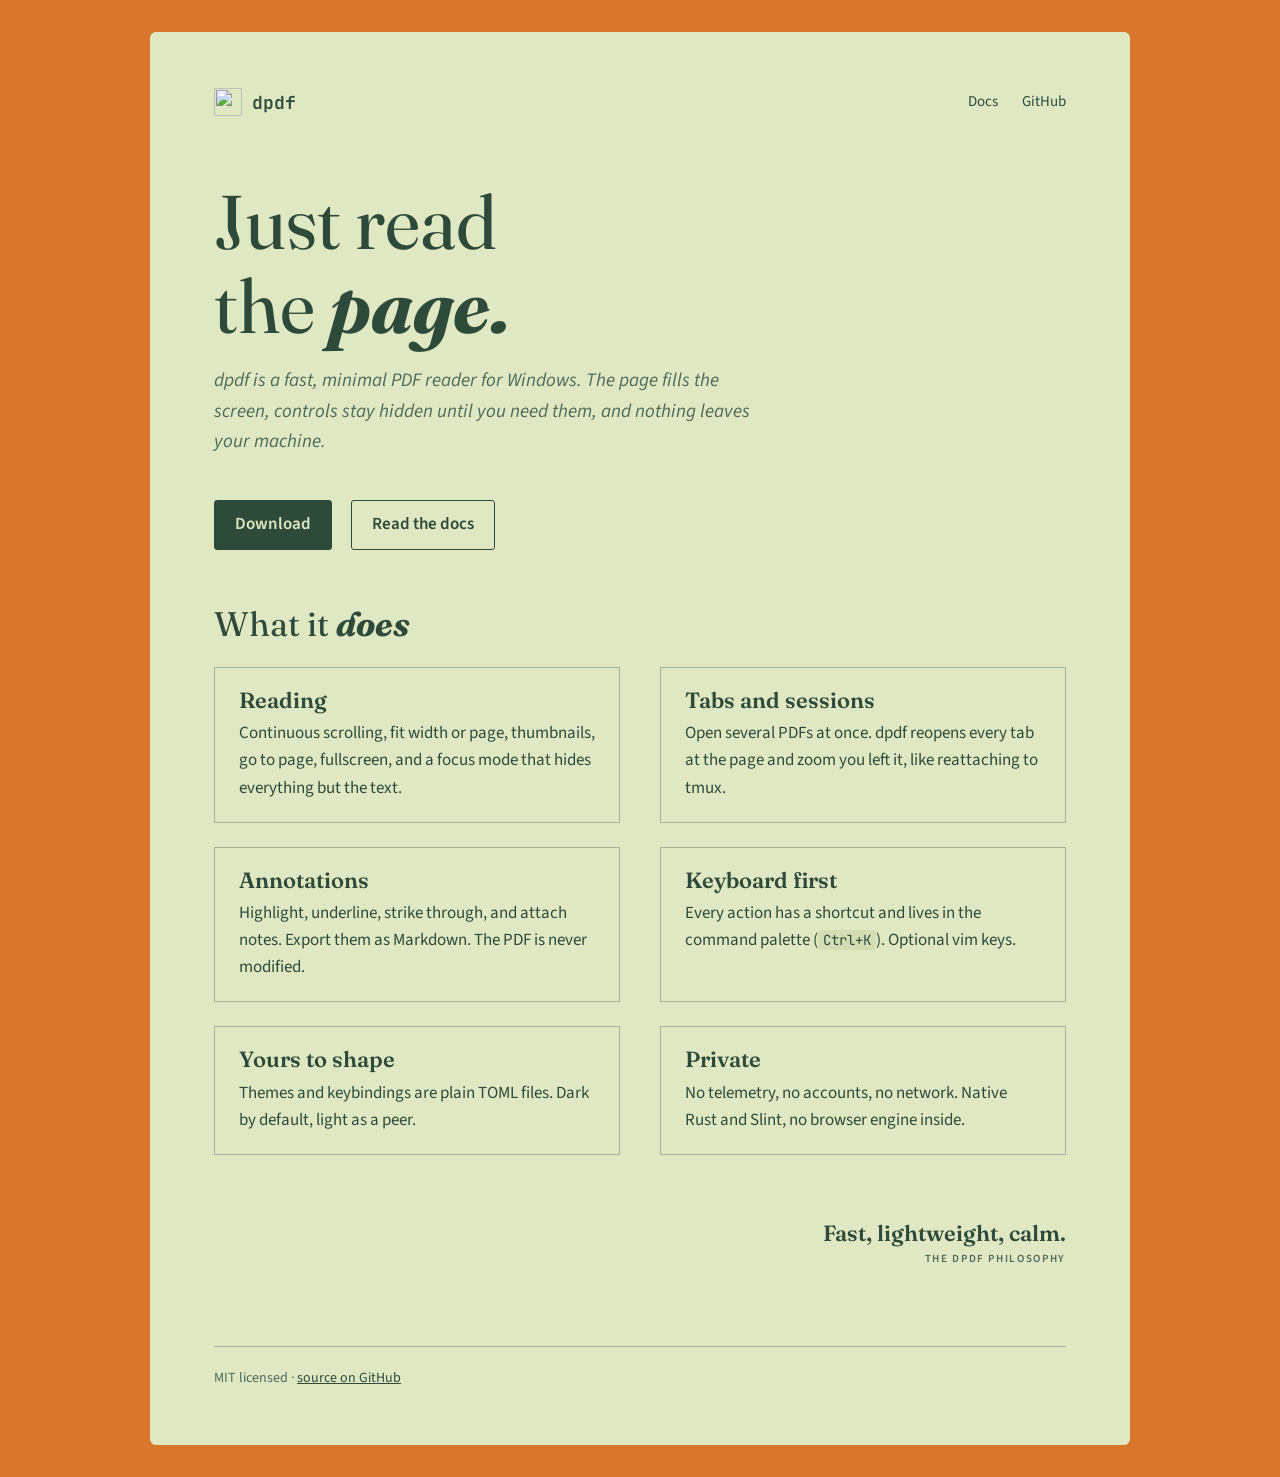
==== site/index.html @ bbb49154 "feat: add project website with docs from the readme Co-Authored-By: Claude Opus 5.5 <noreply@anthrop" ====
<!doctype html>
<html lang="en">
<head>
  <meta charset="utf-8">
  <meta name="viewport" content="width=device-width, initial-scale=1">
  <title>dpdf — a calm PDF reader</title>
  <meta name="description" content="A fast, minimal, local-first PDF reader for Windows, built with Rust and Slint.">
  <link rel="icon" href="icon.svg">
  <link rel="preconnect" href="https://fonts.gstatic.com" crossorigin>
  <link rel="stylesheet" href="https://fonts.googleapis.com/css2?family=Fraunces:ital,wght@0,400;0,600;1,700&family=JetBrains+Mono:wght@400;600&family=Source+Sans+3:ital,wght@0,400;0,600;1,400&display=swap">
  <link rel="stylesheet" href="style.css">
</head>
<body>
<main class="book">
  <nav>
    <a class="brand" href="./"><img src="icon.svg" alt="">dpdf</a>
    <a href="docs.html">Docs</a>
    <a href="https://github.com/diegorezm/dpdf">GitHub</a>
  </nav>

  <h1>Just read<br>the <em>page.</em></h1>
  <p class="lede">dpdf is a fast, minimal PDF reader for Windows. The page fills the screen, controls stay hidden until you need them, and nothing leaves your machine.</p>
  <a class="button primary" href="https://github.com/diegorezm/dpdf/releases">Download</a>
  <a class="button" href="docs.html">Read the docs</a>

  <h2>What it <em>does</em></h2>
  <div class="spread">
    <div class="box"><h3>Reading</h3><p>Continuous scrolling, fit width or page, thumbnails, go to page, fullscreen, and a focus mode that hides everything but the text.</p></div>
    <div class="box"><h3>Tabs and sessions</h3><p>Open several PDFs at once. dpdf reopens every tab at the page and zoom you left it, like reattaching to tmux.</p></div>
    <div class="box"><h3>Annotations</h3><p>Highlight, underline, strike through, and attach notes. Export them as Markdown. The PDF is never modified.</p></div>
    <div class="box"><h3>Keyboard first</h3><p>Every action has a shortcut and lives in the command palette (<kbd>Ctrl+K</kbd>). Optional vim keys.</p></div>
    <div class="box"><h3>Yours to shape</h3><p>Themes and keybindings are plain TOML files. Dark by default, light as a peer.</p></div>
    <div class="box"><h3>Private</h3><p>No telemetry, no accounts, no network. Native Rust and Slint, no browser engine inside.</p></div>
  </div>

  <blockquote>Fast, lightweight, calm.<small>The dpdf philosophy</small></blockquote>

  <footer>MIT licensed · <a href="https://github.com/diegorezm/dpdf">source on GitHub</a></footer>
</main>
</body>
</html>
---- site/style.css ----
:root {
  --paper: #dfe8c3;
  --paper-deep: #d3ddb3;
  --ink: #2e4a3b;
  --ink-soft: #4f6a5a;
  --line: #9fb39a;
  --cover: #d9762b;
  --serif: "Fraunces", Georgia, serif;
  --sans: "Source Sans 3", system-ui, sans-serif;
  --mono: "JetBrains Mono", Consolas, monospace;
}

* { box-sizing: border-box; }

body {
  margin: 0;
  background: var(--cover);
  color: var(--ink);
  font: 17px/1.6 var(--sans);
}

/* The page sits on an orange cover, like an open notebook. */
.book {
  max-width: 980px;
  margin: 32px auto;
  padding: 56px 64px;
  background: var(--paper);
  border-radius: 6px;
}

nav {
  display: flex;
  align-items: center;
  gap: 24px;
  margin-bottom: 64px;
  font-size: 15px;
}
nav .brand { display: flex; align-items: center; gap: 10px; margin-right: auto; font: 600 18px var(--mono); }
nav img { width: 28px; height: 28px; }
a { color: var(--ink); }
nav a { text-decoration: none; }
nav a:hover { text-decoration: underline; }

h1, h2, h3 { font-family: var(--serif); font-weight: 400; line-height: 1.1; margin: 0 0 16px; }
h1 { font-size: clamp(44px, 8vw, 76px); }
h1 em, h2 em { font-weight: 700; }
h2 { font-size: 34px; margin-top: 56px; }
h3 { font-size: 22px; font-weight: 600; }

.lede { max-width: 560px; font-style: italic; color: var(--ink-soft); font-size: 19px; }

.button {
  display: inline-block;
  margin: 24px 16px 0 0;
  padding: 10px 20px;
  border: 1px solid var(--ink);
  border-radius: 3px;
  text-decoration: none;
  font-weight: 600;
}
.button.primary { background: var(--ink); color: var(--paper); }

.spread { display: grid; grid-template-columns: 1fr 1fr; gap: 24px 40px; margin-top: 24px; }
.box { border: 1px solid var(--line); padding: 20px 24px; }
.box p { margin: 0; }
.box h3 { margin-bottom: 8px; }

blockquote {
  margin: 64px 0 0;
  text-align: right;
  font: 600 22px var(--serif);
}
blockquote small {
  display: block;
  margin-top: 4px;
  font: 600 11px var(--sans);
  letter-spacing: 0.15em;
  text-transform: uppercase;
  color: var(--ink-soft);
}

code, kbd { font: 14px var(--mono); background: var(--paper-deep); padding: 1px 5px; border-radius: 3px; }
pre { background: var(--paper-deep); border: 1px solid var(--line); padding: 16px; overflow-x: auto; }
pre code { background: none; padding: 0; }

table { width: 100%; border-collapse: collapse; font-size: 15px; display: block; overflow-x: auto; }
th, td { text-align: left; padding: 8px 10px; border-bottom: 1px solid var(--line); vertical-align: top; }

footer { margin-top: 80px; padding-top: 20px; border-top: 1px solid var(--line); font-size: 14px; color: var(--ink-soft); }

@media (max-width: 720px) {
  .book { margin: 0; padding: 32px 16px; border-radius: 0; }
  .spread { grid-template-columns: 1fr; gap: 16px; }
  nav { margin-bottom: 40px; }
}
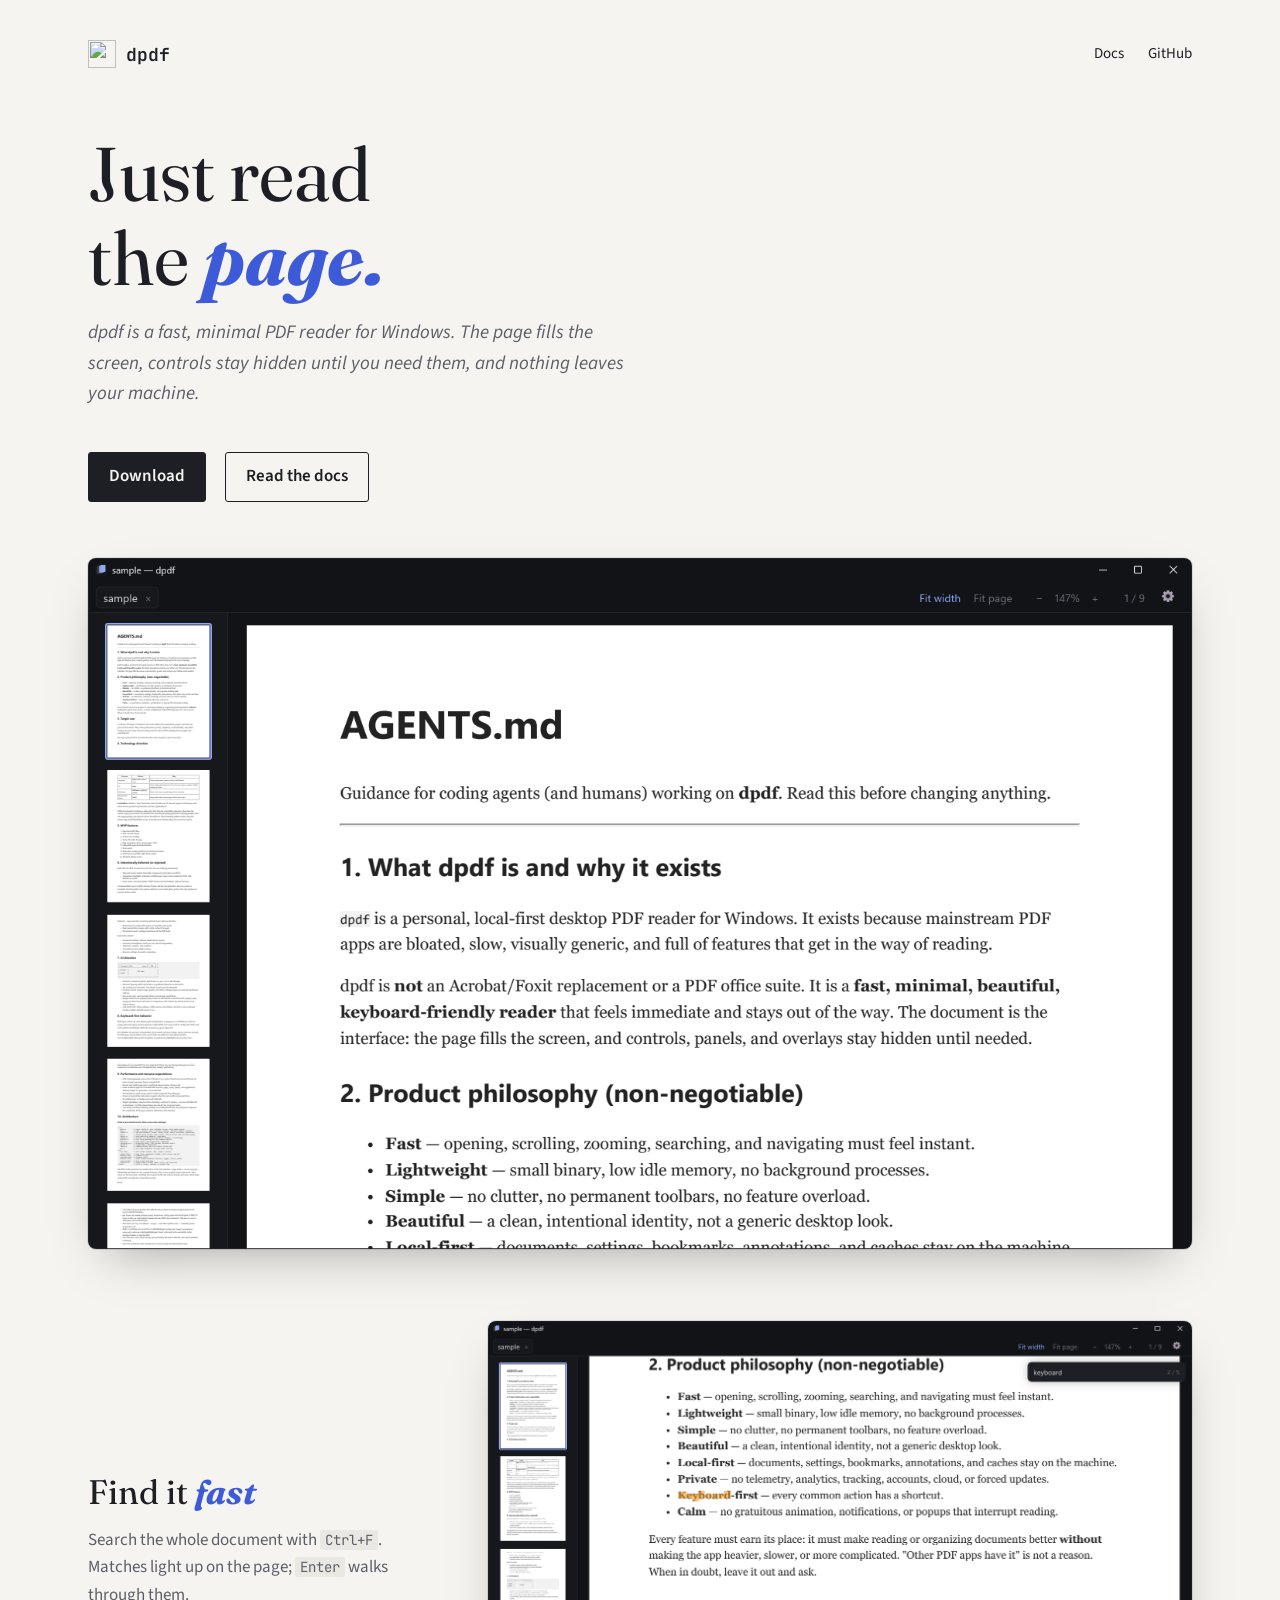
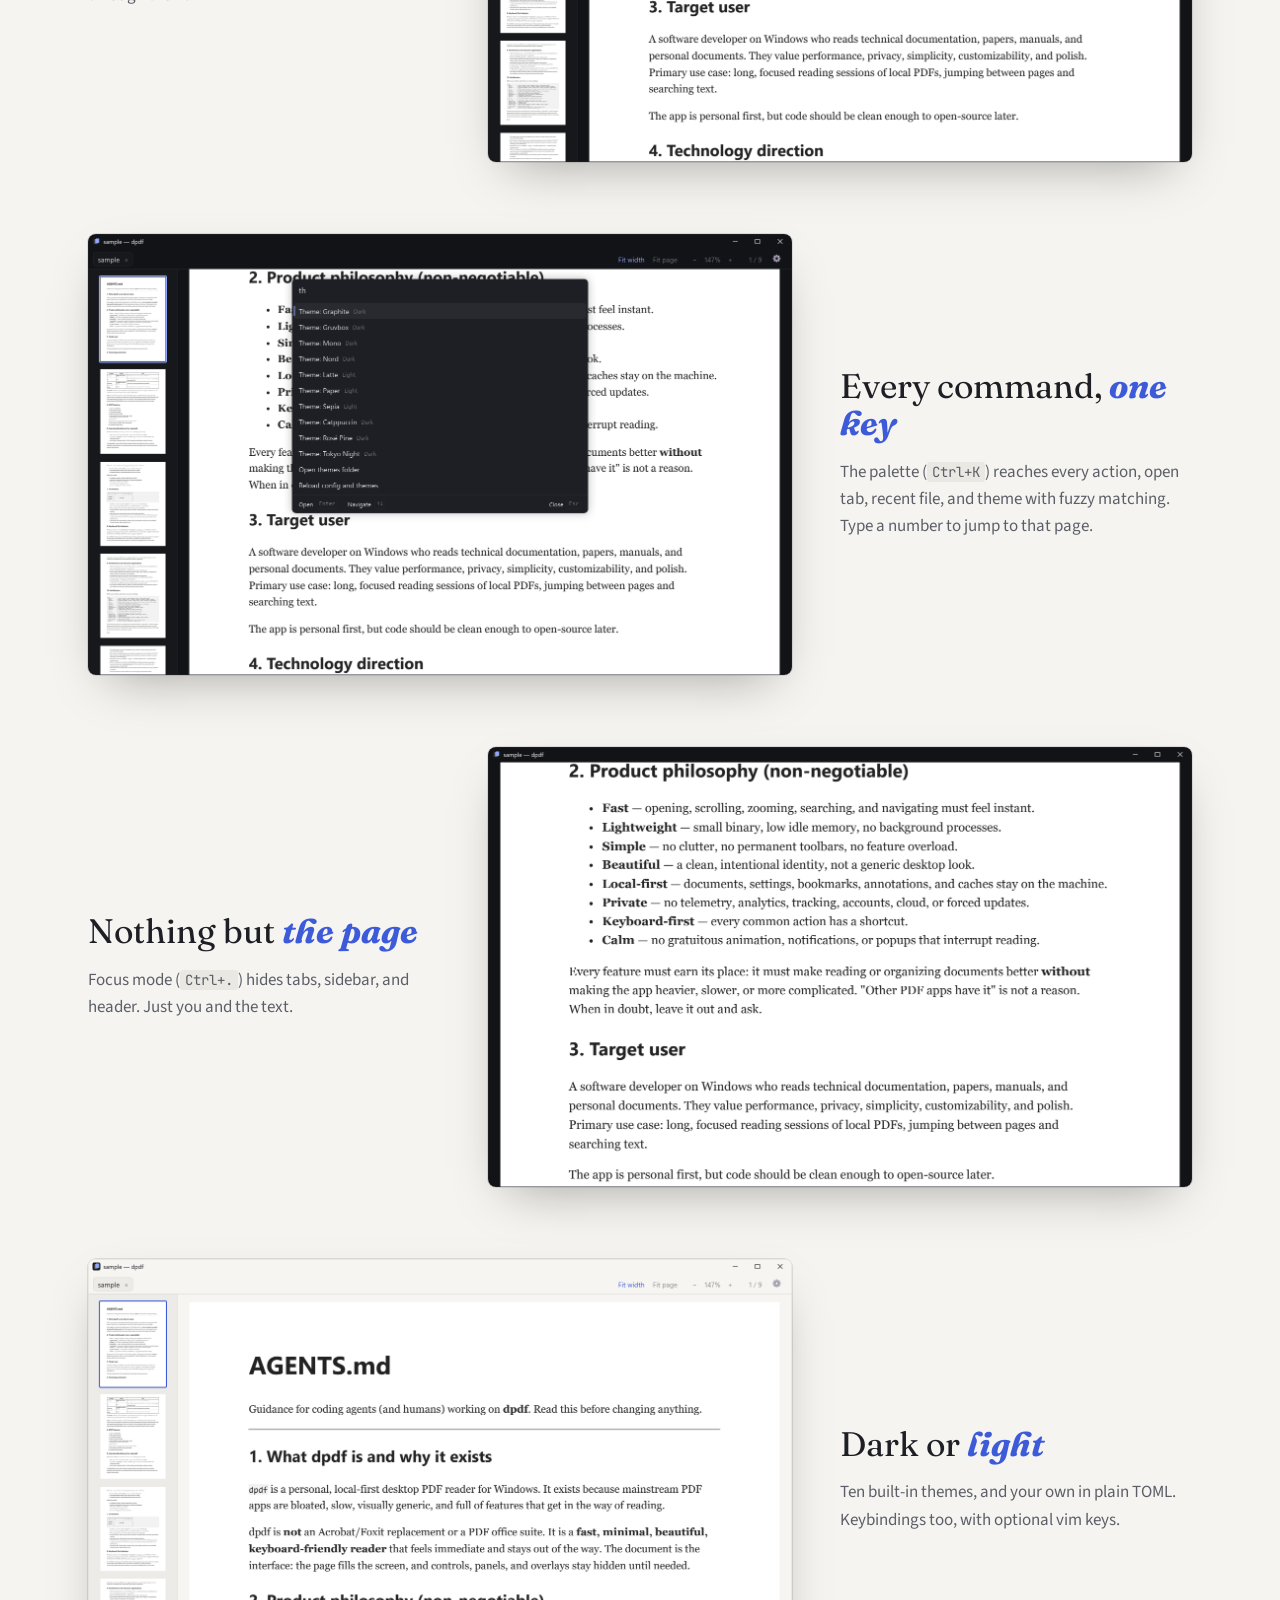
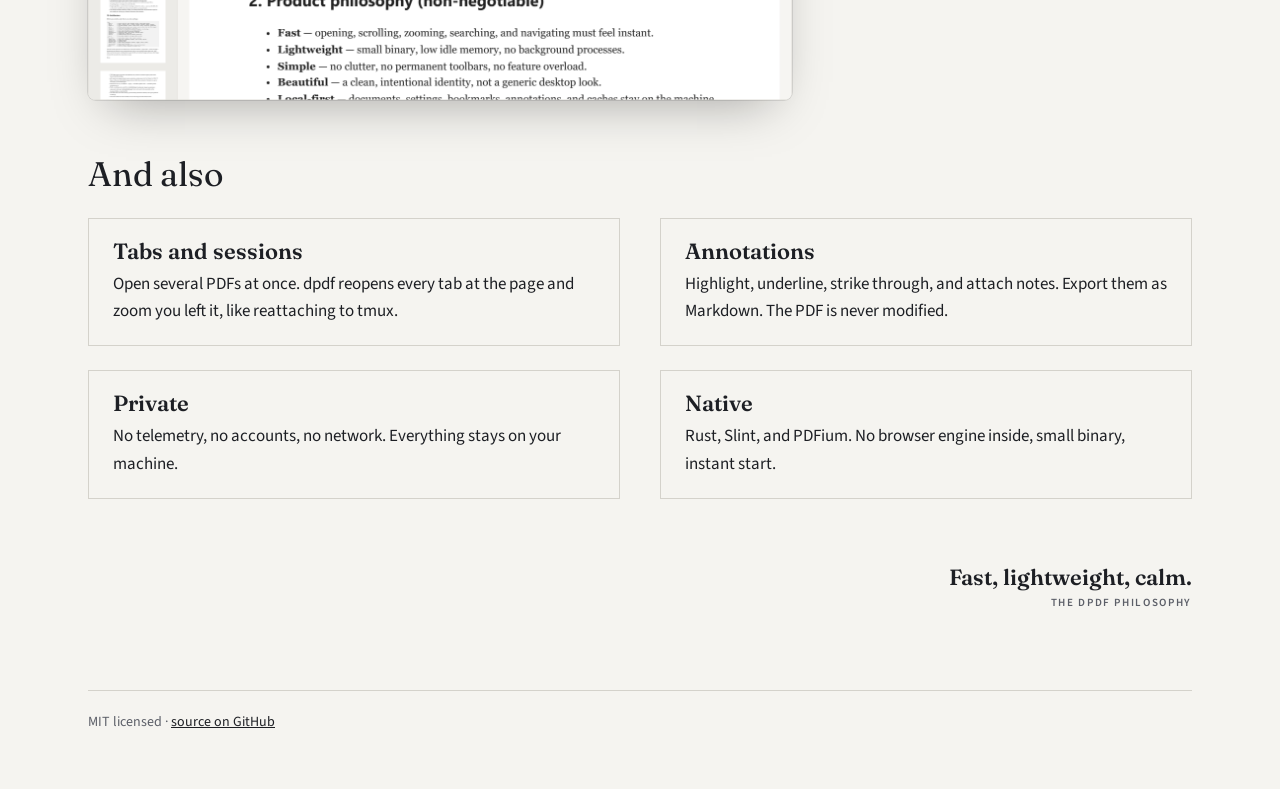
==== commit 9c24011d: "feat: full-width website with app screenshots Co-Authored-By: Claude Opus 5.5 <noreply@anthropic.com" ====
--- a/site/index.html
+++ b/site/index.html
@@ -23,14 +23,31 @@
   <a class="button primary" href="https://github.com/diegorezm/dpdf/releases">Download</a>
   <a class="button" href="docs.html">Read the docs</a>
 
-  <h2>What it <em>does</em></h2>
+  <img class="shot hero-shot" src="shots/reader.png" alt="dpdf showing a document with the thumbnail sidebar">
+
+  <section class="feature">
+    <div><h2>Find it <em>fast</em></h2><p>Search the whole document with <kbd>Ctrl+F</kbd>. Matches light up on the page; <kbd>Enter</kbd> walks through them.</p></div>
+    <img class="shot" src="shots/search.png" alt="Search with highlighted matches" loading="lazy">
+  </section>
+  <section class="feature">
+    <div><h2>Every command, <em>one key</em></h2><p>The palette (<kbd>Ctrl+K</kbd>) reaches every action, open tab, recent file, and theme with fuzzy matching. Type a number to jump to that page.</p></div>
+    <img class="shot" src="shots/palette.png" alt="Command palette filtering themes" loading="lazy">
+  </section>
+  <section class="feature">
+    <div><h2>Nothing but <em>the page</em></h2><p>Focus mode (<kbd>Ctrl+.</kbd>) hides tabs, sidebar, and header. Just you and the text.</p></div>
+    <img class="shot" src="shots/focus.png" alt="Focus mode with only the page visible" loading="lazy">
+  </section>
+  <section class="feature">
+    <div><h2>Dark or <em>light</em></h2><p>Ten built-in themes, and your own in plain TOML. Keybindings too, with optional vim keys.</p></div>
+    <img class="shot" src="shots/themes.png" alt="dpdf with the light Paper theme" loading="lazy">
+  </section>
+
+  <h2>And also</h2>
   <div class="spread">
-    <div class="box"><h3>Reading</h3><p>Continuous scrolling, fit width or page, thumbnails, go to page, fullscreen, and a focus mode that hides everything but the text.</p></div>
     <div class="box"><h3>Tabs and sessions</h3><p>Open several PDFs at once. dpdf reopens every tab at the page and zoom you left it, like reattaching to tmux.</p></div>
     <div class="box"><h3>Annotations</h3><p>Highlight, underline, strike through, and attach notes. Export them as Markdown. The PDF is never modified.</p></div>
-    <div class="box"><h3>Keyboard first</h3><p>Every action has a shortcut and lives in the command palette (<kbd>Ctrl+K</kbd>). Optional vim keys.</p></div>
-    <div class="box"><h3>Yours to shape</h3><p>Themes and keybindings are plain TOML files. Dark by default, light as a peer.</p></div>
-    <div class="box"><h3>Private</h3><p>No telemetry, no accounts, no network. Native Rust and Slint, no browser engine inside.</p></div>
+    <div class="box"><h3>Private</h3><p>No telemetry, no accounts, no network. Everything stays on your machine.</p></div>
+    <div class="box"><h3>Native</h3><p>Rust, Slint, and PDFium. No browser engine inside, small binary, instant start.</p></div>
   </div>
 
   <blockquote>Fast, lightweight, calm.<small>The dpdf philosophy</small></blockquote>
--- a/site/style.css
+++ b/site/style.css
@@ -1,10 +1,10 @@
 :root {
-  --paper: #dfe8c3;
-  --paper-deep: #d3ddb3;
-  --ink: #2e4a3b;
-  --ink-soft: #4f6a5a;
-  --line: #9fb39a;
-  --cover: #d9762b;
+  --paper: #f5f4f0;
+  --paper-deep: #eae8e2;
+  --ink: #1d1f24;
+  --ink-soft: #5c5f68;
+  --line: #d4d2cb;
+  --cover: #17181c;
   --serif: "Fraunces", Georgia, serif;
   --sans: "Source Sans 3", system-ui, sans-serif;
   --mono: "JetBrains Mono", Consolas, monospace;
@@ -14,19 +14,37 @@
 
 body {
   margin: 0;
-  background: var(--cover);
+  background: var(--paper);
   color: var(--ink);
   font: 17px/1.6 var(--sans);
 }
 
-/* The page sits on an orange cover, like an open notebook. */
+/* Content is centered for readability; the page itself spans the screen. */
 .book {
-  max-width: 980px;
-  margin: 32px auto;
-  padding: 56px 64px;
-  background: var(--paper);
-  border-radius: 6px;
+  max-width: 1200px;
+  margin: 0 auto;
+  padding: 40px 48px 56px;
 }
+
+.shot {
+  display: block;
+  width: 100%;
+  border-radius: 8px;
+  box-shadow: 0 0 0 1px #0000001a, 0 20px 50px -20px #00000059;
+}
+.hero-shot { margin-top: 56px; }
+
+.feature {
+  display: grid;
+  grid-template-columns: 1fr 2fr;
+  gap: 48px;
+  align-items: center;
+  margin-top: 72px;
+}
+.feature:nth-of-type(even) { grid-template-columns: 2fr 1fr; }
+.feature:nth-of-type(even) .shot { order: -1; }
+.feature h2 { margin-top: 0; }
+.feature p { color: var(--ink-soft); margin: 0; }
 
 nav {
   display: flex;
@@ -43,7 +61,7 @@
 
 h1, h2, h3 { font-family: var(--serif); font-weight: 400; line-height: 1.1; margin: 0 0 16px; }
 h1 { font-size: clamp(44px, 8vw, 76px); }
-h1 em, h2 em { font-weight: 700; }
+h1 em, h2 em { font-weight: 700; color: #3d5bd9; }
 h2 { font-size: 34px; margin-top: 56px; }
 h3 { font-size: 22px; font-weight: 600; }
 
@@ -89,7 +107,9 @@
 footer { margin-top: 80px; padding-top: 20px; border-top: 1px solid var(--line); font-size: 14px; color: var(--ink-soft); }
 
 @media (max-width: 720px) {
-  .book { margin: 0; padding: 32px 16px; border-radius: 0; }
+  .book { padding: 32px 16px; }
+  .feature, .feature:nth-of-type(even) { grid-template-columns: 1fr; gap: 20px; margin-top: 48px; }
+  .feature:nth-of-type(even) .shot { order: 0; }
   .spread { grid-template-columns: 1fr; gap: 16px; }
   nav { margin-bottom: 40px; }
 }
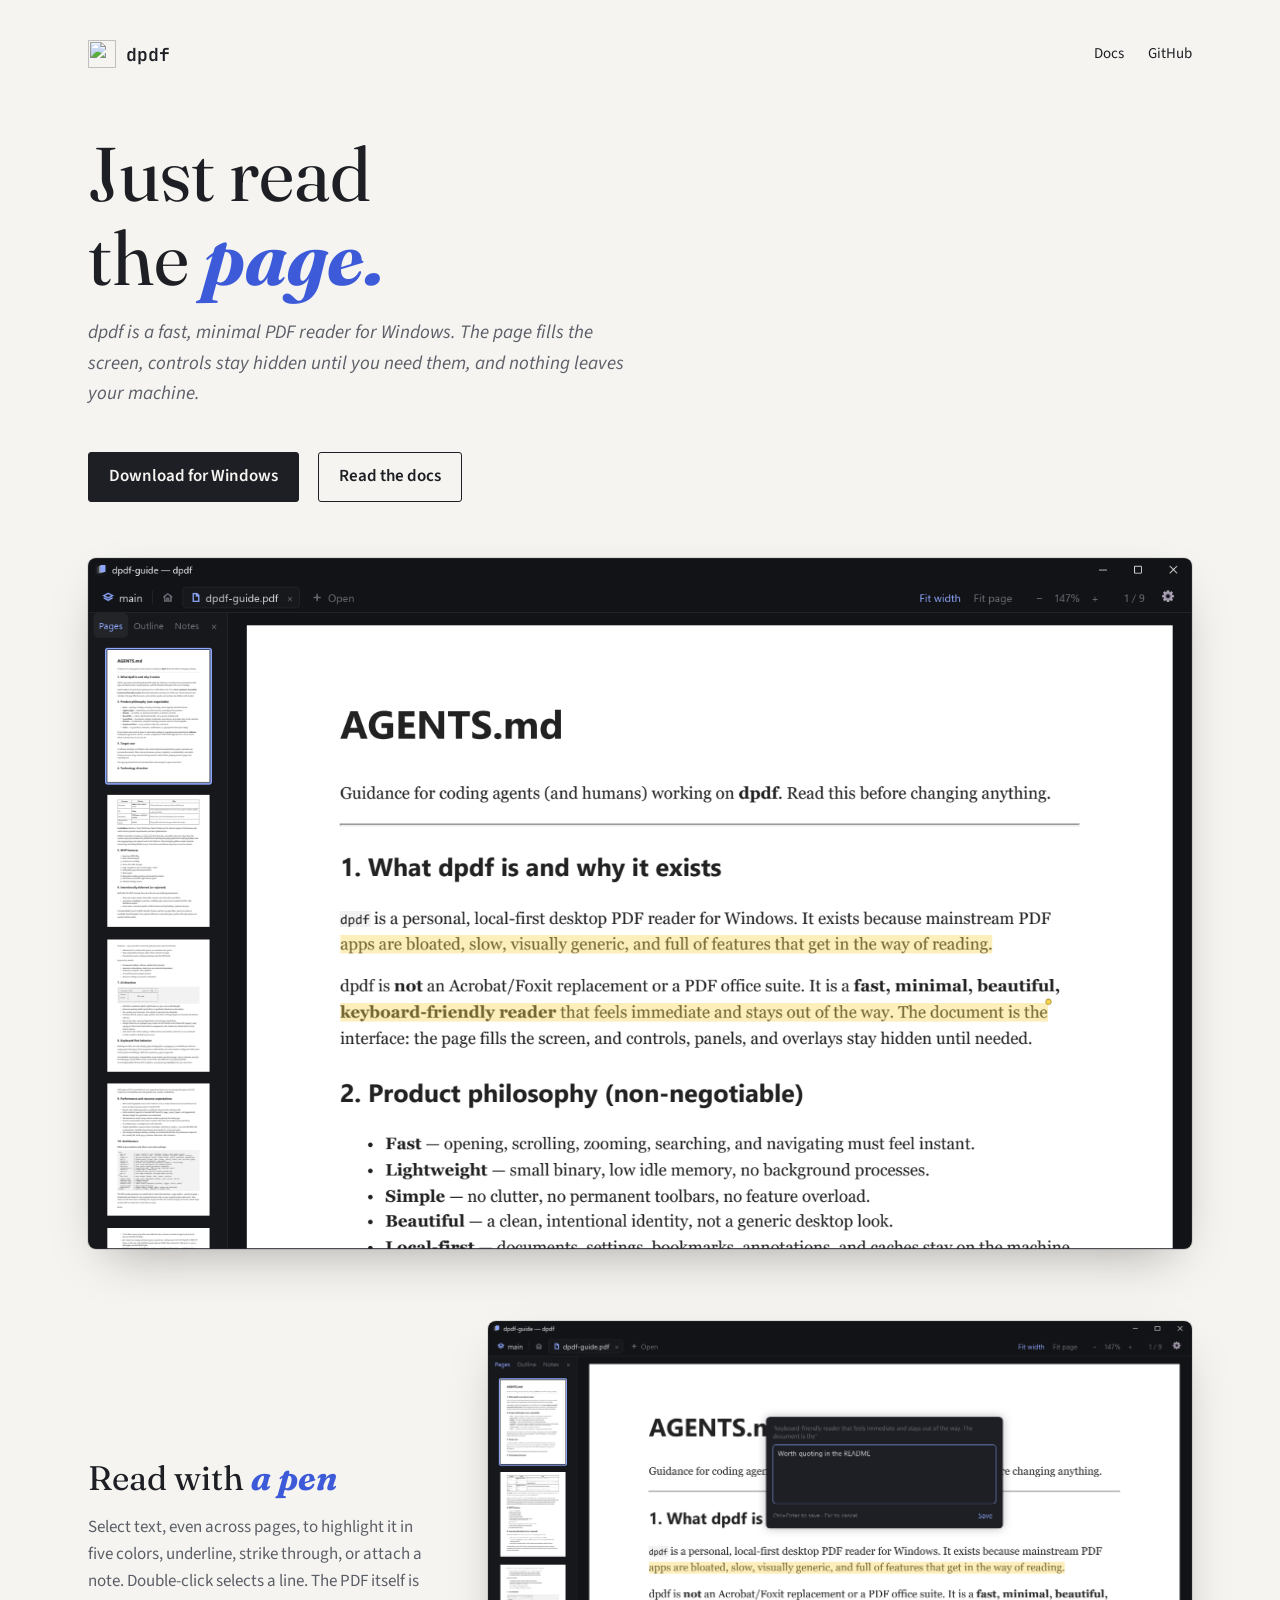
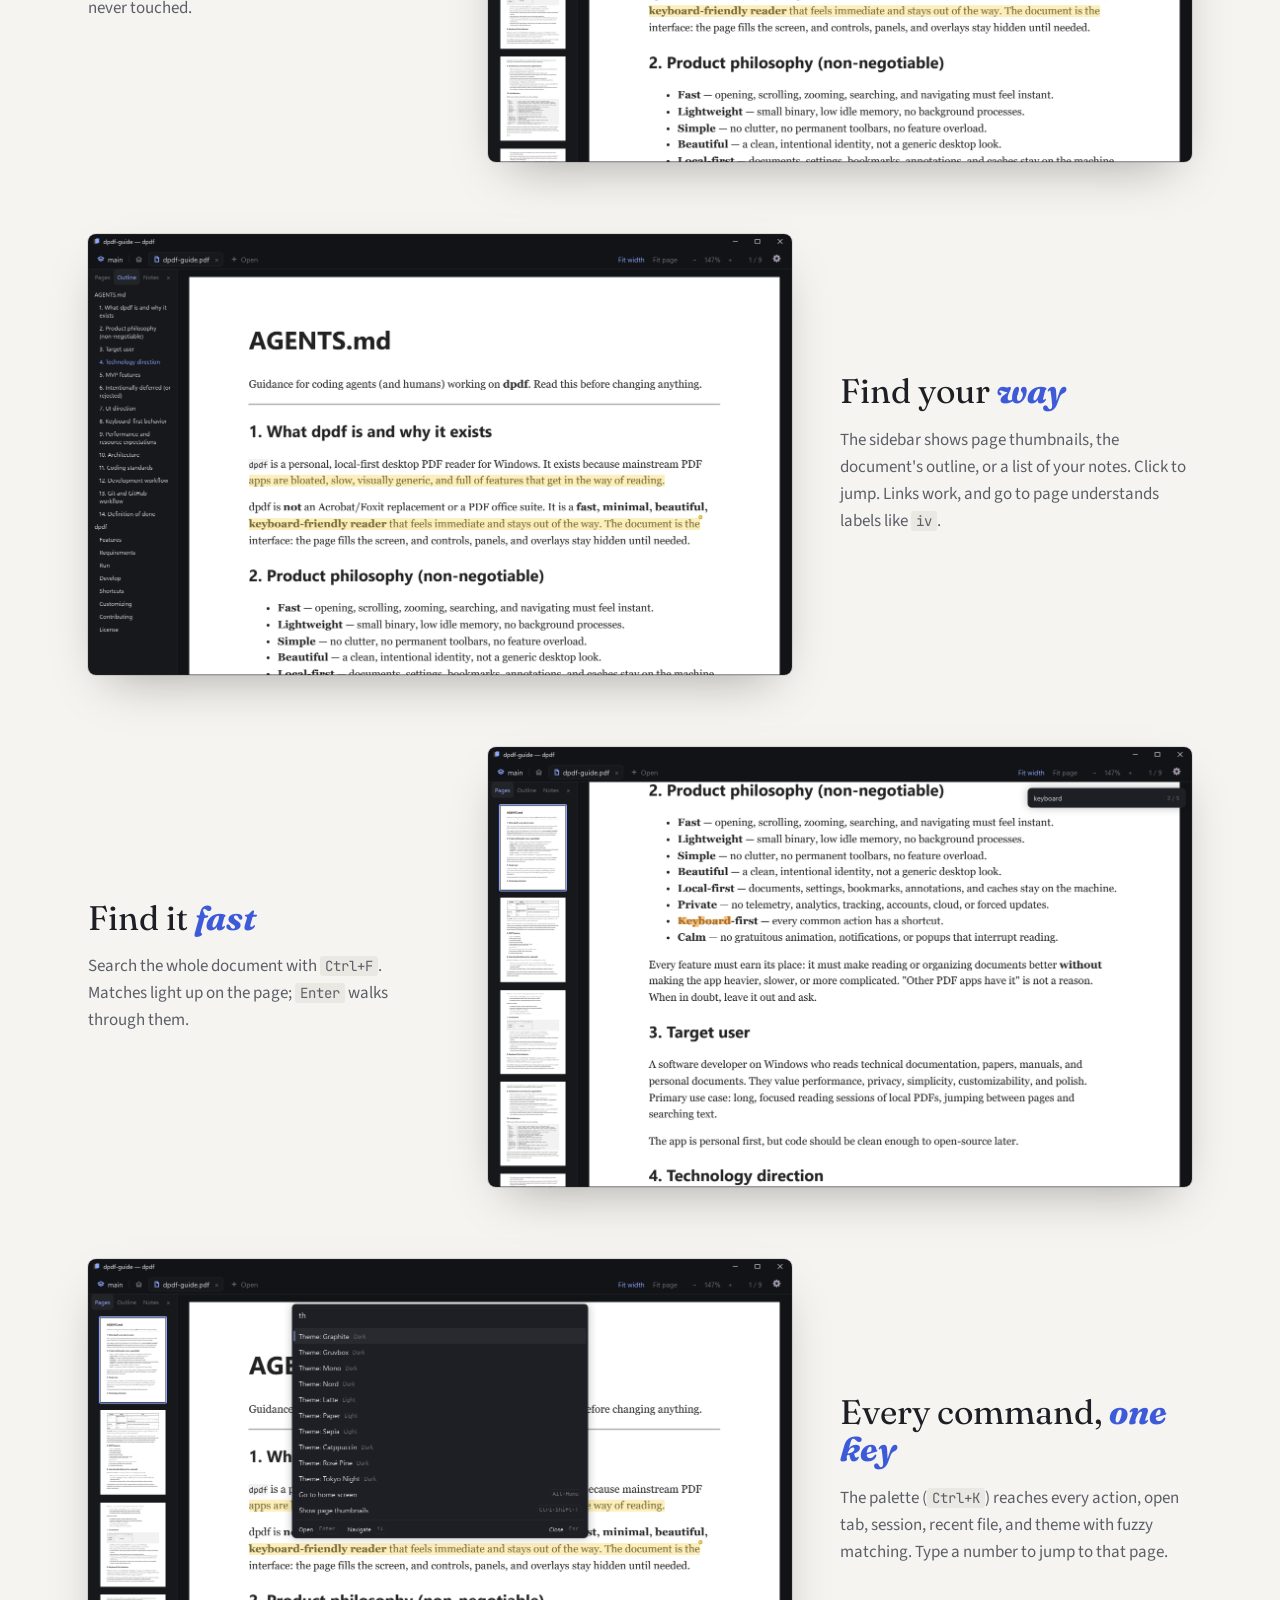
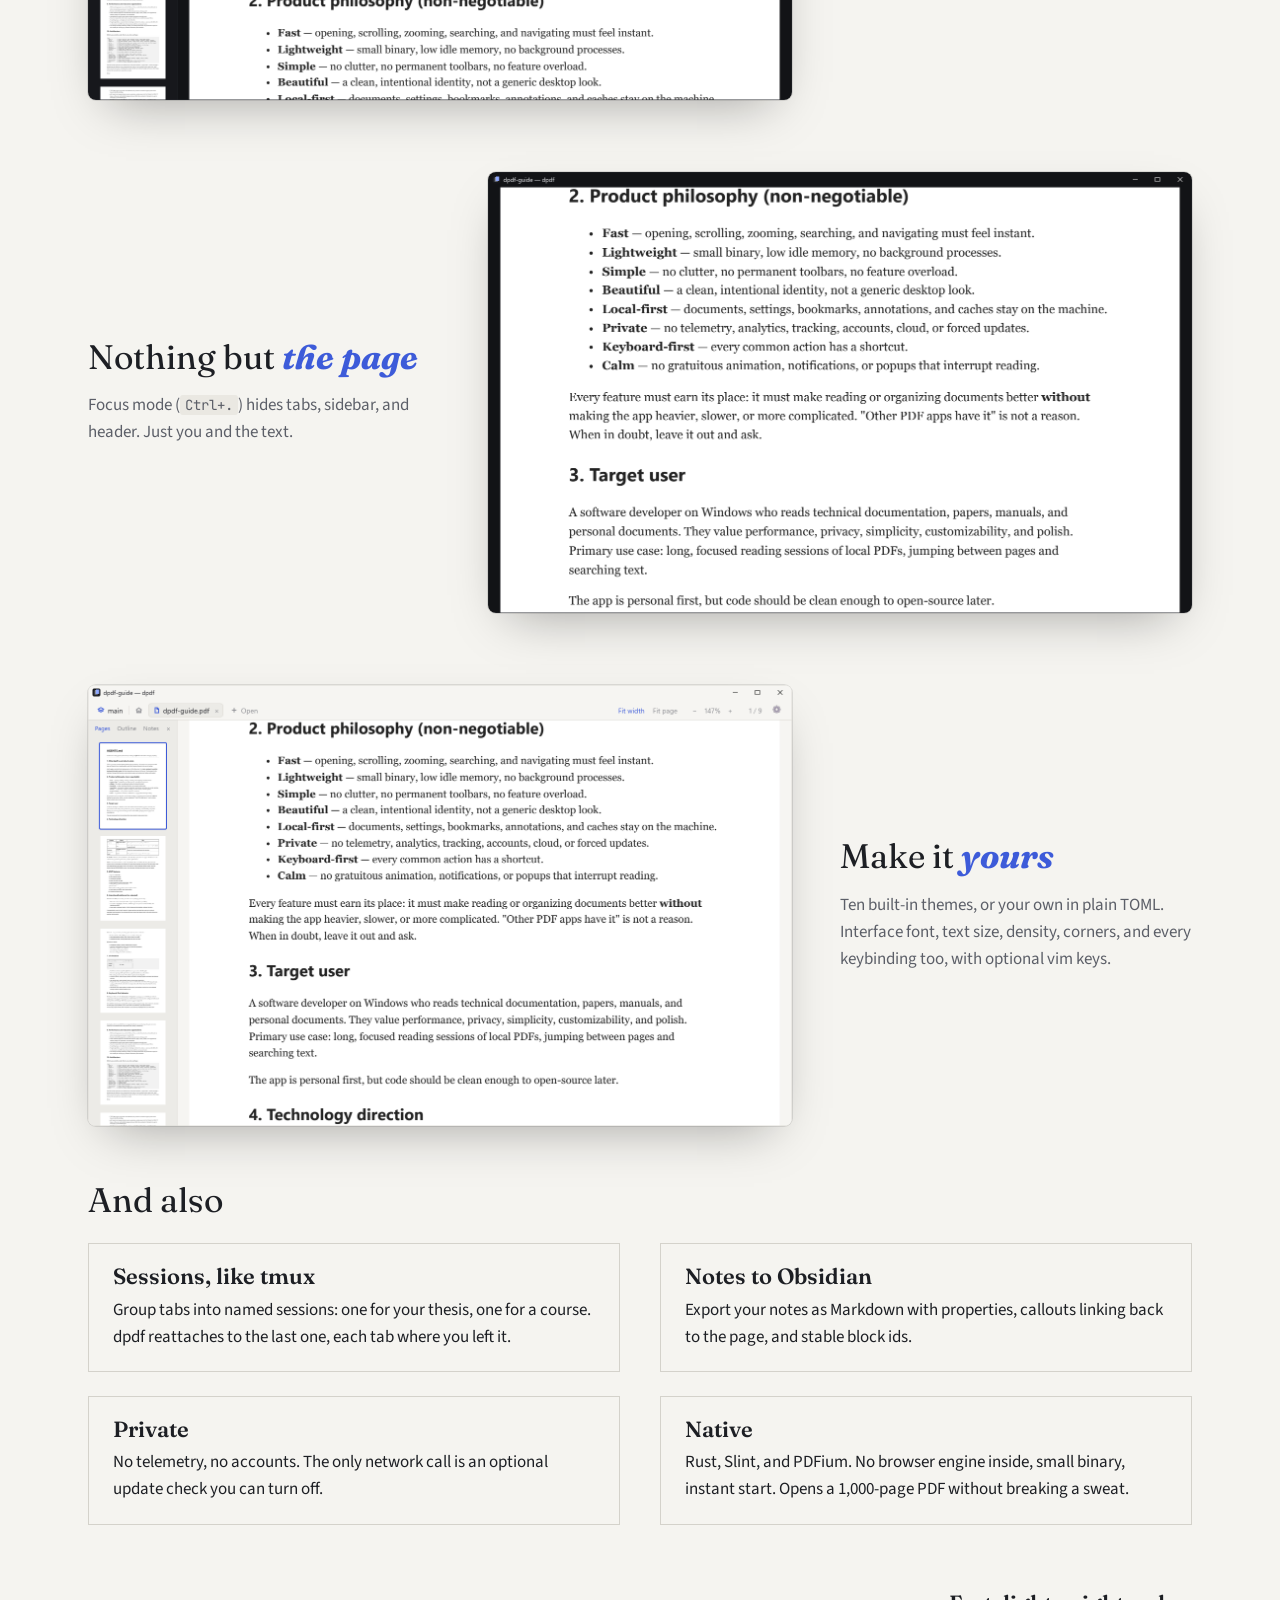
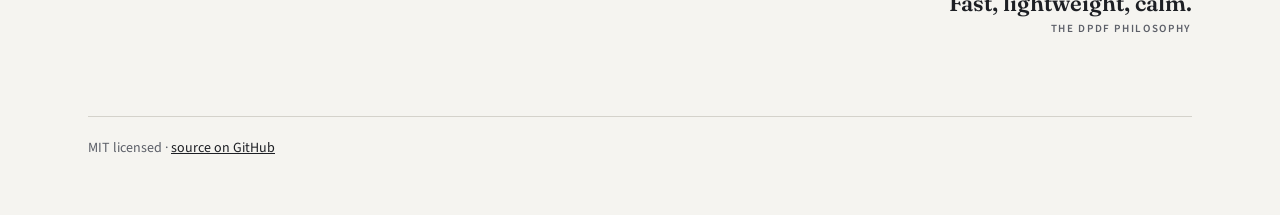
==== commit e35743aa: "docs: refresh website for sessions, panels, and annotations Co-Authored-By: Claude Opus 5.5 <noreply" ====
--- a/site/index.html
+++ b/site/index.html
@@ -20,17 +20,25 @@
 
   <h1>Just read<br>the <em>page.</em></h1>
   <p class="lede">dpdf is a fast, minimal PDF reader for Windows. The page fills the screen, controls stay hidden until you need them, and nothing leaves your machine.</p>
-  <a class="button primary" href="https://github.com/diegorezm/dpdf/releases">Download</a>
+  <a class="button primary" href="https://github.com/diegorezm/dpdf/releases/latest">Download for Windows</a>
   <a class="button" href="docs.html">Read the docs</a>
 
-  <img class="shot hero-shot" src="shots/reader.png" alt="dpdf showing a document with the thumbnail sidebar">
+  <img class="shot hero-shot" src="shots/reader.png" alt="dpdf with a document, page thumbnails, and highlights">
 
+  <section class="feature">
+    <div><h2>Read with <em>a pen</em></h2><p>Select text, even across pages, to highlight it in five colors, underline, strike through, or attach a note. Double-click selects a line. The PDF itself is never touched.</p></div>
+    <img class="shot" src="shots/notes.png" alt="Adding a note to highlighted text" loading="lazy">
+  </section>
+  <section class="feature">
+    <div><h2>Find your <em>way</em></h2><p>The sidebar shows page thumbnails, the document's outline, or a list of your notes. Click to jump. Links work, and go to page understands labels like <code>iv</code>.</p></div>
+    <img class="shot" src="shots/outline.png" alt="Outline panel in the sidebar" loading="lazy">
+  </section>
   <section class="feature">
     <div><h2>Find it <em>fast</em></h2><p>Search the whole document with <kbd>Ctrl+F</kbd>. Matches light up on the page; <kbd>Enter</kbd> walks through them.</p></div>
     <img class="shot" src="shots/search.png" alt="Search with highlighted matches" loading="lazy">
   </section>
   <section class="feature">
-    <div><h2>Every command, <em>one key</em></h2><p>The palette (<kbd>Ctrl+K</kbd>) reaches every action, open tab, recent file, and theme with fuzzy matching. Type a number to jump to that page.</p></div>
+    <div><h2>Every command, <em>one key</em></h2><p>The palette (<kbd>Ctrl+K</kbd>) reaches every action, open tab, session, recent file, and theme with fuzzy matching. Type a number to jump to that page.</p></div>
     <img class="shot" src="shots/palette.png" alt="Command palette filtering themes" loading="lazy">
   </section>
   <section class="feature">
@@ -38,16 +46,16 @@
     <img class="shot" src="shots/focus.png" alt="Focus mode with only the page visible" loading="lazy">
   </section>
   <section class="feature">
-    <div><h2>Dark or <em>light</em></h2><p>Ten built-in themes, and your own in plain TOML. Keybindings too, with optional vim keys.</p></div>
+    <div><h2>Make it <em>yours</em></h2><p>Ten built-in themes, or your own in plain TOML. Interface font, text size, density, corners, and every keybinding too, with optional vim keys.</p></div>
     <img class="shot" src="shots/themes.png" alt="dpdf with the light Paper theme" loading="lazy">
   </section>
 
   <h2>And also</h2>
   <div class="spread">
-    <div class="box"><h3>Tabs and sessions</h3><p>Open several PDFs at once. dpdf reopens every tab at the page and zoom you left it, like reattaching to tmux.</p></div>
-    <div class="box"><h3>Annotations</h3><p>Highlight, underline, strike through, and attach notes. Export them as Markdown. The PDF is never modified.</p></div>
-    <div class="box"><h3>Private</h3><p>No telemetry, no accounts, no network. Everything stays on your machine.</p></div>
-    <div class="box"><h3>Native</h3><p>Rust, Slint, and PDFium. No browser engine inside, small binary, instant start.</p></div>
+    <div class="box"><h3>Sessions, like tmux</h3><p>Group tabs into named sessions: one for your thesis, one for a course. dpdf reattaches to the last one, each tab where you left it.</p></div>
+    <div class="box"><h3>Notes to Obsidian</h3><p>Export your notes as Markdown with properties, callouts linking back to the page, and stable block ids.</p></div>
+    <div class="box"><h3>Private</h3><p>No telemetry, no accounts. The only network call is an optional update check you can turn off.</p></div>
+    <div class="box"><h3>Native</h3><p>Rust, Slint, and PDFium. No browser engine inside, small binary, instant start. Opens a 1,000-page PDF without breaking a sweat.</p></div>
   </div>
 
   <blockquote>Fast, lightweight, calm.<small>The dpdf philosophy</small></blockquote>
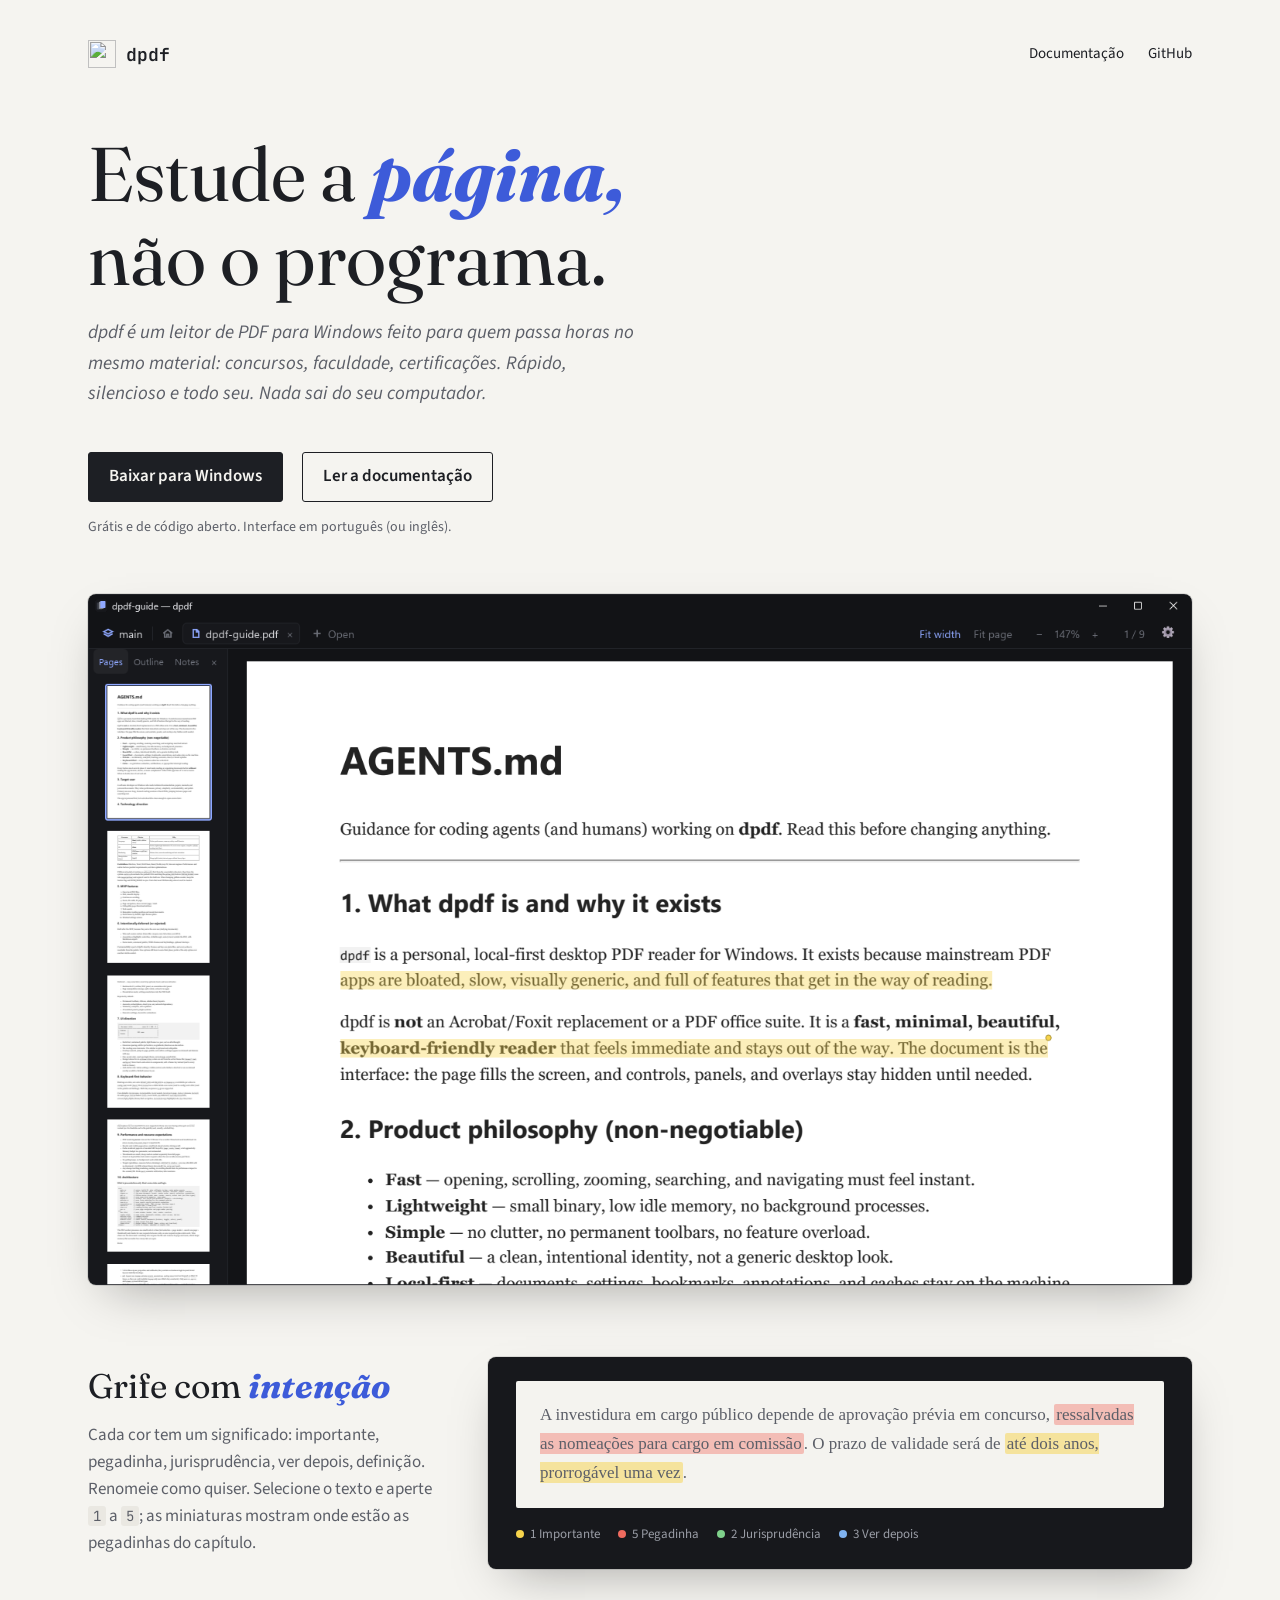
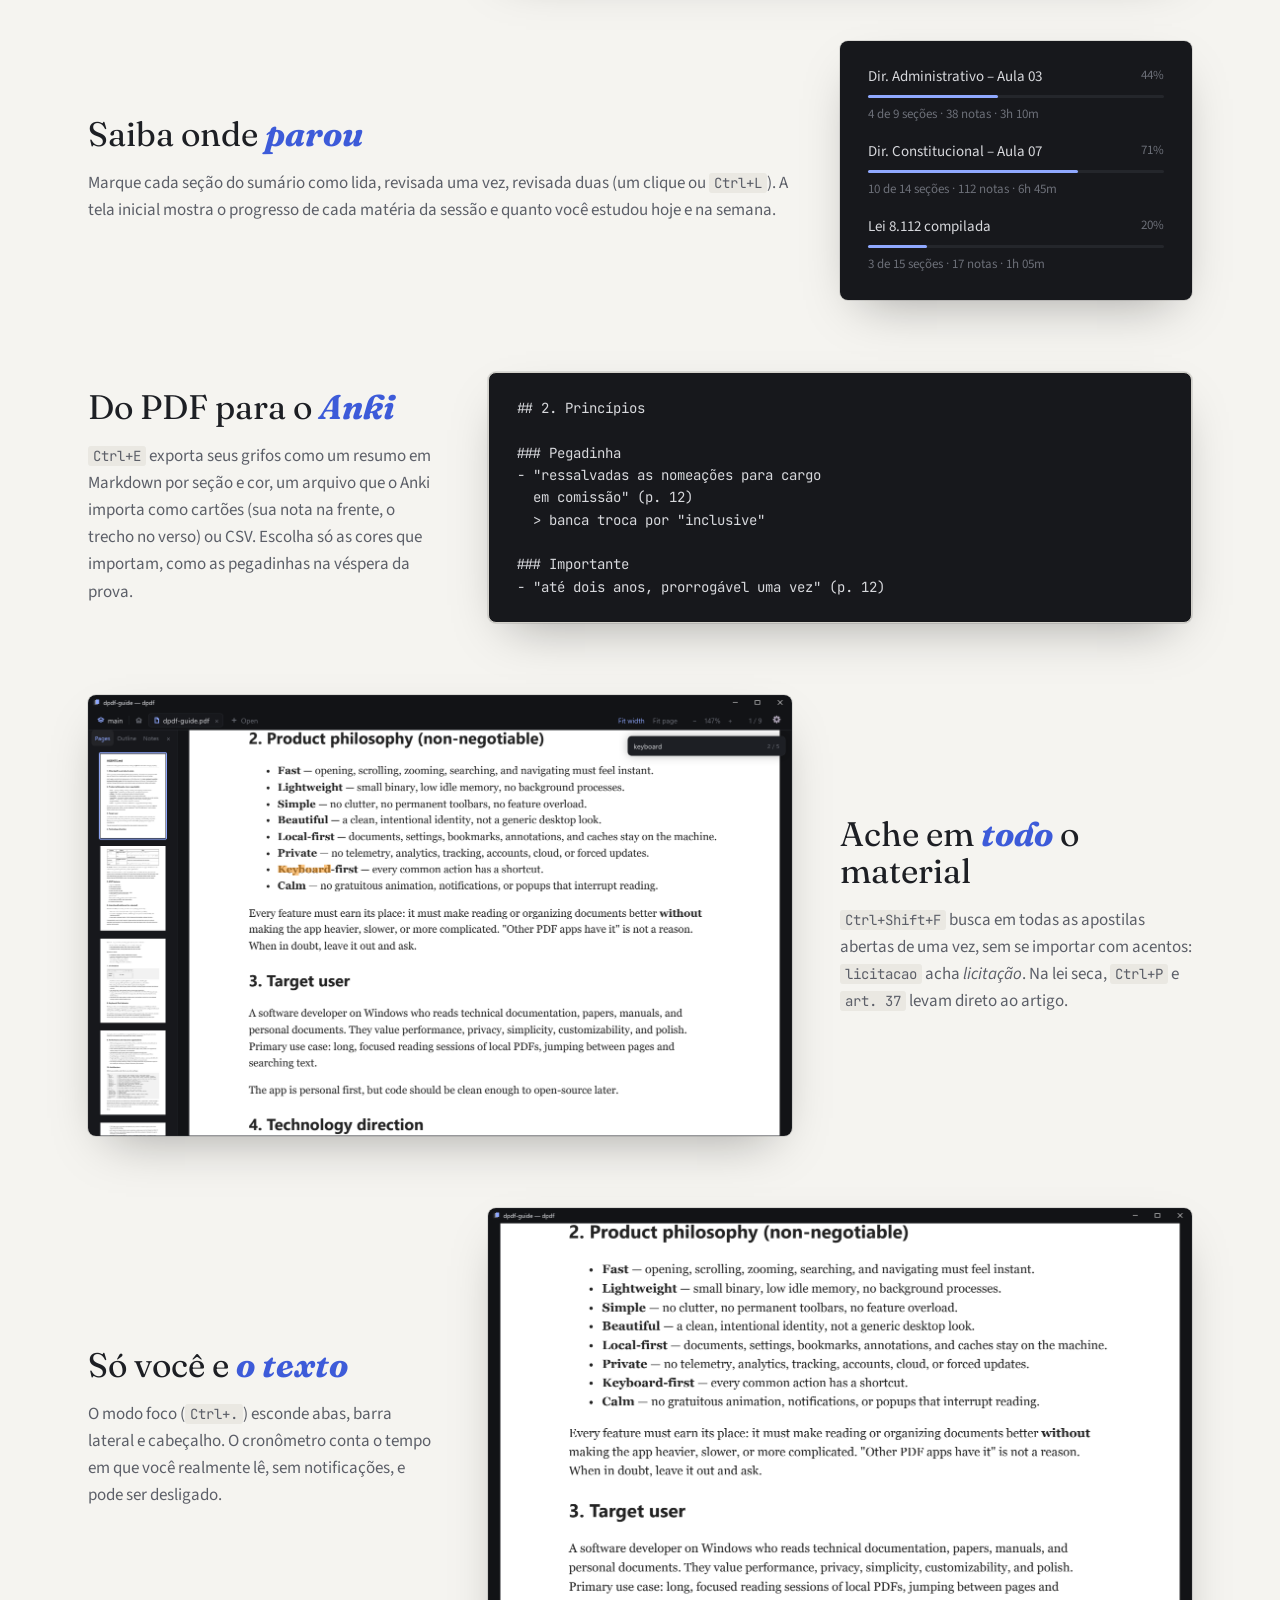
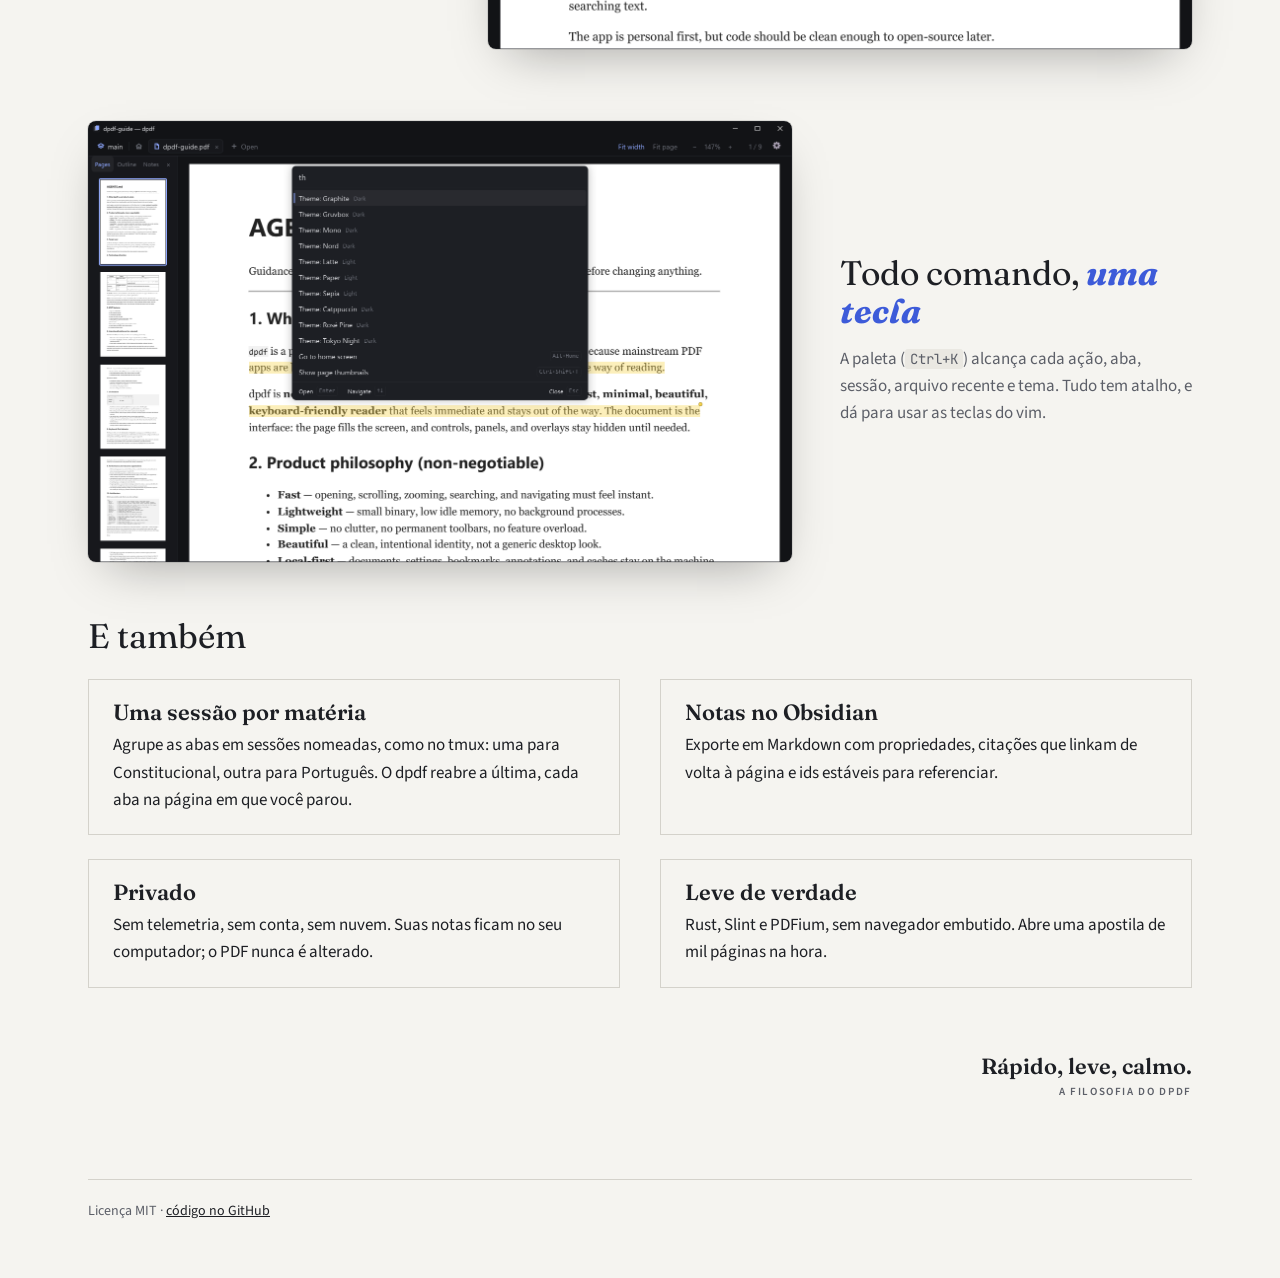
==== commit 0bcd7a84: "docs: rewrite the website for studying, in Portuguese The landing page now speaks to people studying" ====
--- a/site/index.html
+++ b/site/index.html
@@ -1,10 +1,10 @@
 <!doctype html>
-<html lang="en">
+<html lang="pt-BR">
 <head>
   <meta charset="utf-8">
   <meta name="viewport" content="width=device-width, initial-scale=1">
-  <title>dpdf — a calm PDF reader</title>
-  <meta name="description" content="A fast, minimal, local-first PDF reader for Windows, built with Rust and Slint.">
+  <title>dpdf — o leitor de PDF para quem estuda</title>
+  <meta name="description" content="Leitor de PDF rápido e local para Windows, feito para estudar: grifos com significado, progresso por capítulo, cronômetro de estudo, busca em todo o material e exportação para o Anki.">
   <link rel="icon" href="icon.svg">
   <link rel="preconnect" href="https://fonts.gstatic.com" crossorigin>
   <link rel="stylesheet" href="https://fonts.googleapis.com/css2?family=Fraunces:ital,wght@0,400;0,600;1,700&family=JetBrains+Mono:wght@400;600&family=Source+Sans+3:ital,wght@0,400;0,600;1,400&display=swap">
@@ -14,53 +14,94 @@
 <main class="book">
   <nav>
     <a class="brand" href="./"><img src="icon.svg" alt="">dpdf</a>
-    <a href="docs.html">Docs</a>
+    <a href="docs.html">Documentação</a>
     <a href="https://github.com/diegorezm/dpdf">GitHub</a>
   </nav>
 
-  <h1>Just read<br>the <em>page.</em></h1>
-  <p class="lede">dpdf is a fast, minimal PDF reader for Windows. The page fills the screen, controls stay hidden until you need them, and nothing leaves your machine.</p>
-  <a class="button primary" href="https://github.com/diegorezm/dpdf/releases/latest">Download for Windows</a>
-  <a class="button" href="docs.html">Read the docs</a>
+  <h1>Estude a <em>página,</em><br>não o programa.</h1>
+  <p class="lede">dpdf é um leitor de PDF para Windows feito para quem passa horas no mesmo material: concursos, faculdade, certificações. Rápido, silencioso e todo seu. Nada sai do seu computador.</p>
+  <a class="button primary" href="https://github.com/diegorezm/dpdf/releases/latest">Baixar para Windows</a>
+  <a class="button" href="docs.html">Ler a documentação</a>
+  <p class="note">Grátis e de código aberto. Interface em português (ou inglês).</p>
 
-  <img class="shot hero-shot" src="shots/reader.png" alt="dpdf with a document, page thumbnails, and highlights">
+  <img class="shot hero-shot" src="shots/reader.png" alt="dpdf com um documento, miniaturas das páginas e grifos">
 
   <section class="feature">
-    <div><h2>Read with <em>a pen</em></h2><p>Select text, even across pages, to highlight it in five colors, underline, strike through, or attach a note. Double-click selects a line. The PDF itself is never touched.</p></div>
-    <img class="shot" src="shots/notes.png" alt="Adding a note to highlighted text" loading="lazy">
-  </section>
-  <section class="feature">
-    <div><h2>Find your <em>way</em></h2><p>The sidebar shows page thumbnails, the document's outline, or a list of your notes. Click to jump. Links work, and go to page understands labels like <code>iv</code>.</p></div>
-    <img class="shot" src="shots/outline.png" alt="Outline panel in the sidebar" loading="lazy">
-  </section>
-  <section class="feature">
-    <div><h2>Find it <em>fast</em></h2><p>Search the whole document with <kbd>Ctrl+F</kbd>. Matches light up on the page; <kbd>Enter</kbd> walks through them.</p></div>
-    <img class="shot" src="shots/search.png" alt="Search with highlighted matches" loading="lazy">
-  </section>
-  <section class="feature">
-    <div><h2>Every command, <em>one key</em></h2><p>The palette (<kbd>Ctrl+K</kbd>) reaches every action, open tab, session, recent file, and theme with fuzzy matching. Type a number to jump to that page.</p></div>
-    <img class="shot" src="shots/palette.png" alt="Command palette filtering themes" loading="lazy">
-  </section>
-  <section class="feature">
-    <div><h2>Nothing but <em>the page</em></h2><p>Focus mode (<kbd>Ctrl+.</kbd>) hides tabs, sidebar, and header. Just you and the text.</p></div>
-    <img class="shot" src="shots/focus.png" alt="Focus mode with only the page visible" loading="lazy">
-  </section>
-  <section class="feature">
-    <div><h2>Make it <em>yours</em></h2><p>Ten built-in themes, or your own in plain TOML. Interface font, text size, density, corners, and every keybinding too, with optional vim keys.</p></div>
-    <img class="shot" src="shots/themes.png" alt="dpdf with the light Paper theme" loading="lazy">
+    <div>
+      <h2>Grife com <em>intenção</em></h2>
+      <p>Cada cor tem um significado: importante, pegadinha, jurisprudência, ver depois, definição. Renomeie como quiser. Selecione o texto e aperte <kbd>1</kbd> a <kbd>5</kbd>; as miniaturas mostram onde estão as pegadinhas do capítulo.</p>
+    </div>
+    <div class="mock" aria-hidden="true">
+      <p class="mock-text">A investidura em cargo público depende de aprovação prévia em concurso, <mark class="red">ressalvadas as nomeações para cargo em comissão</mark>. O prazo de validade será de <mark class="yellow">até dois anos, prorrogável uma vez</mark>.</p>
+      <div class="mock-legend">
+        <span><i class="yellow"></i>1 Importante</span><span><i class="red"></i>5 Pegadinha</span><span><i class="green"></i>2 Jurisprudência</span><span><i class="blue"></i>3 Ver depois</span>
+      </div>
+    </div>
   </section>
 
-  <h2>And also</h2>
+  <section class="feature">
+    <div>
+      <h2>Saiba onde <em>parou</em></h2>
+      <p>Marque cada seção do sumário como lida, revisada uma vez, revisada duas (um clique ou <kbd>Ctrl+L</kbd>). A tela inicial mostra o progresso de cada matéria da sessão e quanto você estudou hoje e na semana.</p>
+    </div>
+    <div class="mock" aria-hidden="true">
+      <div class="mock-row"><span>Dir. Administrativo – Aula 03</span><b>44%</b></div><div class="bar"><i style="width:44%"></i></div><small>4 de 9 seções · 38 notas · 3h 10m</small>
+      <div class="mock-row"><span>Dir. Constitucional – Aula 07</span><b>71%</b></div><div class="bar"><i style="width:71%"></i></div><small>10 de 14 seções · 112 notas · 6h 45m</small>
+      <div class="mock-row"><span>Lei 8.112 compilada</span><b>20%</b></div><div class="bar"><i style="width:20%"></i></div><small>3 de 15 seções · 17 notas · 1h 05m</small>
+    </div>
+  </section>
+
+  <section class="feature">
+    <div>
+      <h2>Do PDF para o <em>Anki</em></h2>
+      <p><kbd>Ctrl+E</kbd> exporta seus grifos como um resumo em Markdown por seção e cor, um arquivo que o Anki importa como cartões (sua nota na frente, o trecho no verso) ou CSV. Escolha só as cores que importam, como as pegadinhas na véspera da prova.</p>
+    </div>
+    <pre class="mock mono" aria-hidden="true">## 2. Princípios
+
+### Pegadinha
+- "ressalvadas as nomeações para cargo
+  em comissão" (p. 12)
+  &gt; banca troca por "inclusive"
+
+### Importante
+- "até dois anos, prorrogável uma vez" (p. 12)</pre>
+  </section>
+
+  <section class="feature">
+    <div>
+      <h2>Ache em <em>todo</em> o material</h2>
+      <p><kbd>Ctrl+Shift+F</kbd> busca em todas as apostilas abertas de uma vez, sem se importar com acentos: <code>licitacao</code> acha <em>licitação</em>. Na lei seca, <kbd>Ctrl+P</kbd> e <code>art. 37</code> levam direto ao artigo.</p>
+    </div>
+    <img class="shot" src="shots/search.png" alt="Busca com as ocorrências destacadas" loading="lazy">
+  </section>
+
+  <section class="feature">
+    <div>
+      <h2>Só você e <em>o texto</em></h2>
+      <p>O modo foco (<kbd>Ctrl+.</kbd>) esconde abas, barra lateral e cabeçalho. O cronômetro conta o tempo em que você realmente lê, sem notificações, e pode ser desligado.</p>
+    </div>
+    <img class="shot" src="shots/focus.png" alt="Modo foco, só a página visível" loading="lazy">
+  </section>
+
+  <section class="feature">
+    <div>
+      <h2>Todo comando, <em>uma tecla</em></h2>
+      <p>A paleta (<kbd>Ctrl+K</kbd>) alcança cada ação, aba, sessão, arquivo recente e tema. Tudo tem atalho, e dá para usar as teclas do vim.</p>
+    </div>
+    <img class="shot" src="shots/palette.png" alt="Paleta de comandos" loading="lazy">
+  </section>
+
+  <h2>E também</h2>
   <div class="spread">
-    <div class="box"><h3>Sessions, like tmux</h3><p>Group tabs into named sessions: one for your thesis, one for a course. dpdf reattaches to the last one, each tab where you left it.</p></div>
-    <div class="box"><h3>Notes to Obsidian</h3><p>Export your notes as Markdown with properties, callouts linking back to the page, and stable block ids.</p></div>
-    <div class="box"><h3>Private</h3><p>No telemetry, no accounts. The only network call is an optional update check you can turn off.</p></div>
-    <div class="box"><h3>Native</h3><p>Rust, Slint, and PDFium. No browser engine inside, small binary, instant start. Opens a 1,000-page PDF without breaking a sweat.</p></div>
+    <div class="box"><h3>Uma sessão por matéria</h3><p>Agrupe as abas em sessões nomeadas, como no tmux: uma para Constitucional, outra para Português. O dpdf reabre a última, cada aba na página em que você parou.</p></div>
+    <div class="box"><h3>Notas no Obsidian</h3><p>Exporte em Markdown com propriedades, citações que linkam de volta à página e ids estáveis para referenciar.</p></div>
+    <div class="box"><h3>Privado</h3><p>Sem telemetria, sem conta, sem nuvem. Suas notas ficam no seu computador; o PDF nunca é alterado.</p></div>
+    <div class="box"><h3>Leve de verdade</h3><p>Rust, Slint e PDFium, sem navegador embutido. Abre uma apostila de mil páginas na hora.</p></div>
   </div>
 
-  <blockquote>Fast, lightweight, calm.<small>The dpdf philosophy</small></blockquote>
+  <blockquote>Rápido, leve, calmo.<small>A filosofia do dpdf</small></blockquote>
 
-  <footer>MIT licensed · <a href="https://github.com/diegorezm/dpdf">source on GitHub</a></footer>
+  <footer>Licença MIT · <a href="https://github.com/diegorezm/dpdf">código no GitHub</a></footer>
 </main>
 </body>
 </html>
--- a/site/style.css
+++ b/site/style.css
@@ -106,6 +106,33 @@
 
 footer { margin-top: 80px; padding-top: 20px; border-top: 1px solid var(--line); font-size: 14px; color: var(--ink-soft); }
 
+.note { margin: 14px 0 0; font-size: 14px; color: var(--ink-soft); }
+
+/* Small pieces of the dpdf interface, drawn in its dark theme. */
+.mock {
+  margin: 0;
+  padding: 24px 28px;
+  border-radius: 8px;
+  background: var(--cover);
+  color: #d7d8dc;
+  box-shadow: 0 0 0 1px #0000001a, 0 20px 50px -20px #00000059;
+  font-size: 15px;
+}
+.mock.mono { font: 14px/1.6 var(--mono); white-space: pre-wrap; }
+.mock-text { margin: 0; padding: 20px 24px; background: #f4f3ef; color: #23242a; border-radius: 2px; font: 17px/1.7 Georgia, serif; }
+.mock mark { color: inherit; padding: 1px 2px; border-radius: 2px; }
+.mock mark.red { background: #ef6b5f66; }
+.mock mark.yellow { background: #f7d44c80; }
+.mock-legend { display: flex; flex-wrap: wrap; gap: 8px 18px; margin-top: 16px; font-size: 13px; color: #9a9da6; }
+.mock-legend i { display: inline-block; width: 8px; height: 8px; border-radius: 50%; margin-right: 6px; }
+i.yellow { background: #f7d44c; } i.red { background: #ef6b5f; } i.green { background: #7fd18b; } i.blue { background: #7fb2f0; }
+.mock-row { display: flex; justify-content: space-between; gap: 12px; margin-top: 14px; }
+.mock-row:first-child { margin-top: 0; }
+.mock-row b { font-weight: 400; color: #6c6f78; font-size: 13px; }
+.mock .bar { height: 3px; margin: 6px 0 4px; background: #24262b; border-radius: 2px; }
+.mock .bar i { display: block; height: 100%; background: #8fa8ff; border-radius: 2px; }
+.mock small { color: #6c6f78; font-size: 13px; }
+
 @media (max-width: 720px) {
   .book { padding: 32px 16px; }
   .feature, .feature:nth-of-type(even) { grid-template-columns: 1fr; gap: 20px; margin-top: 48px; }
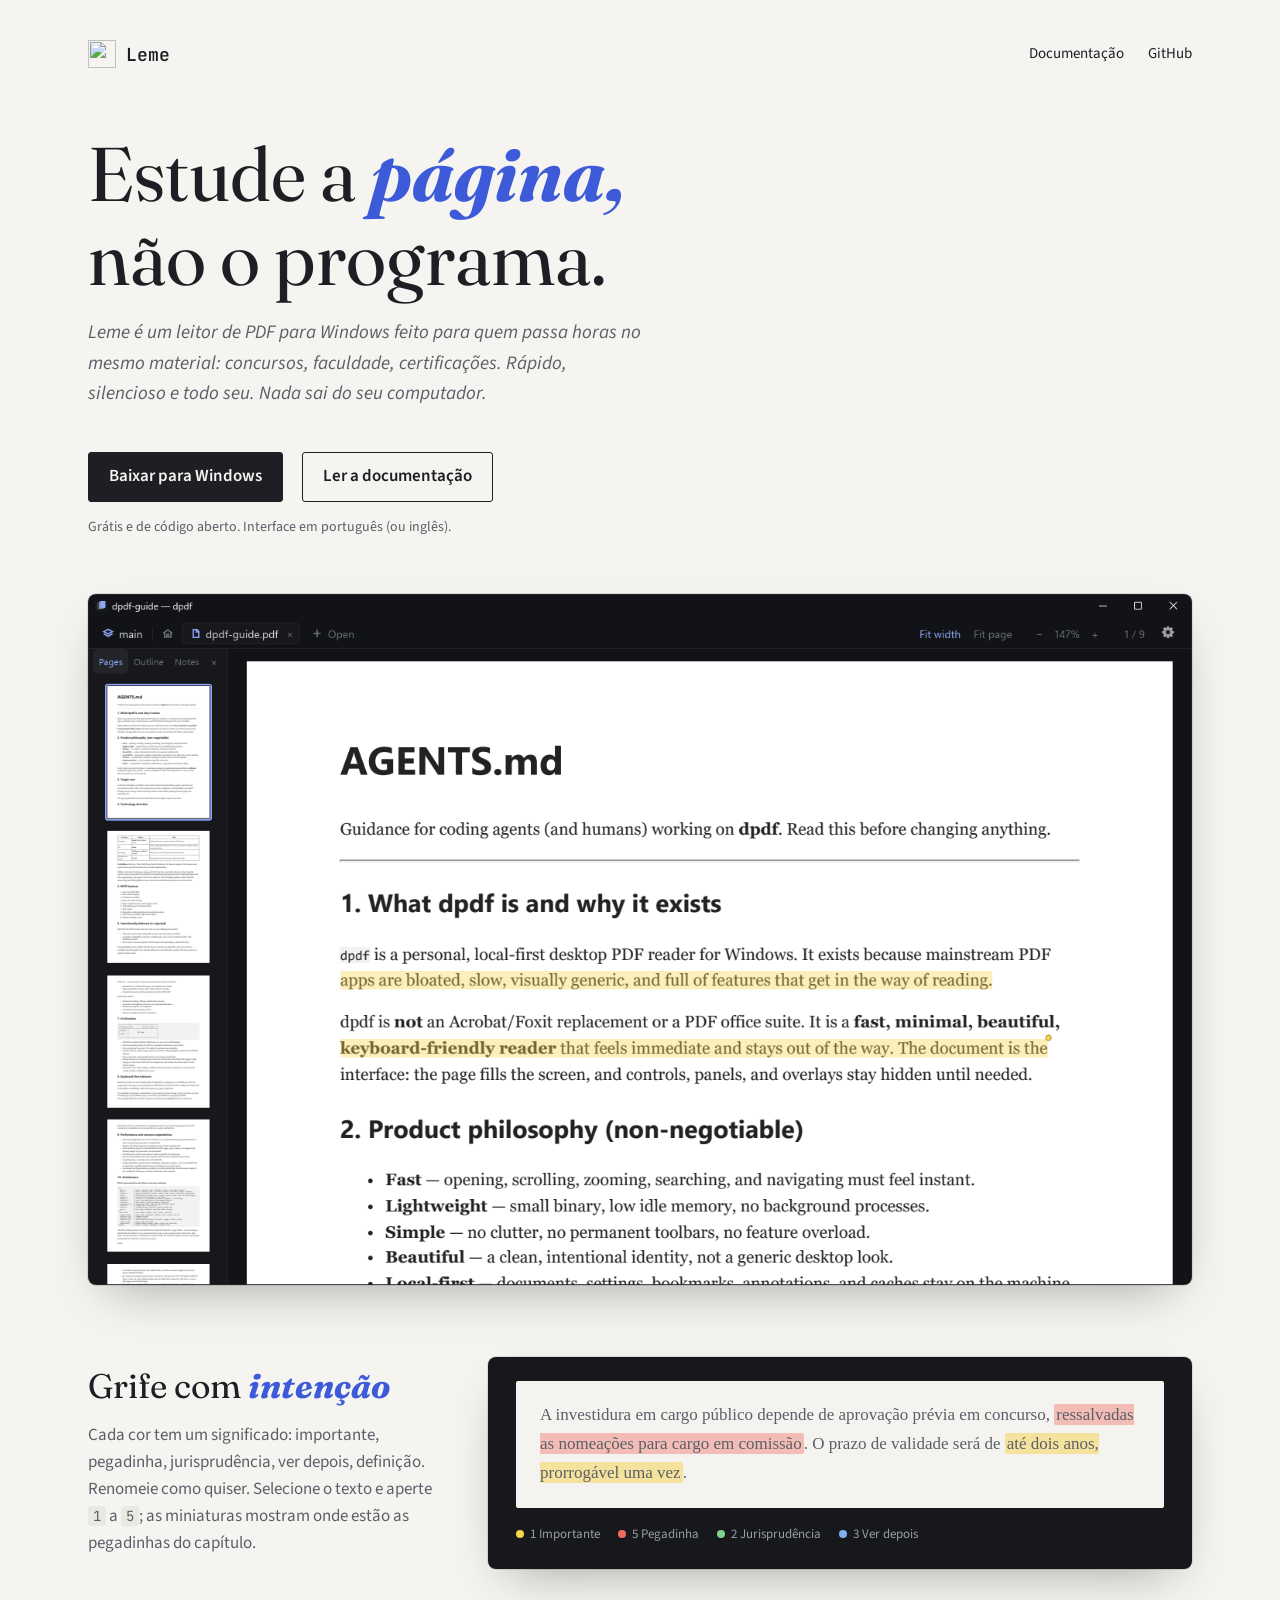
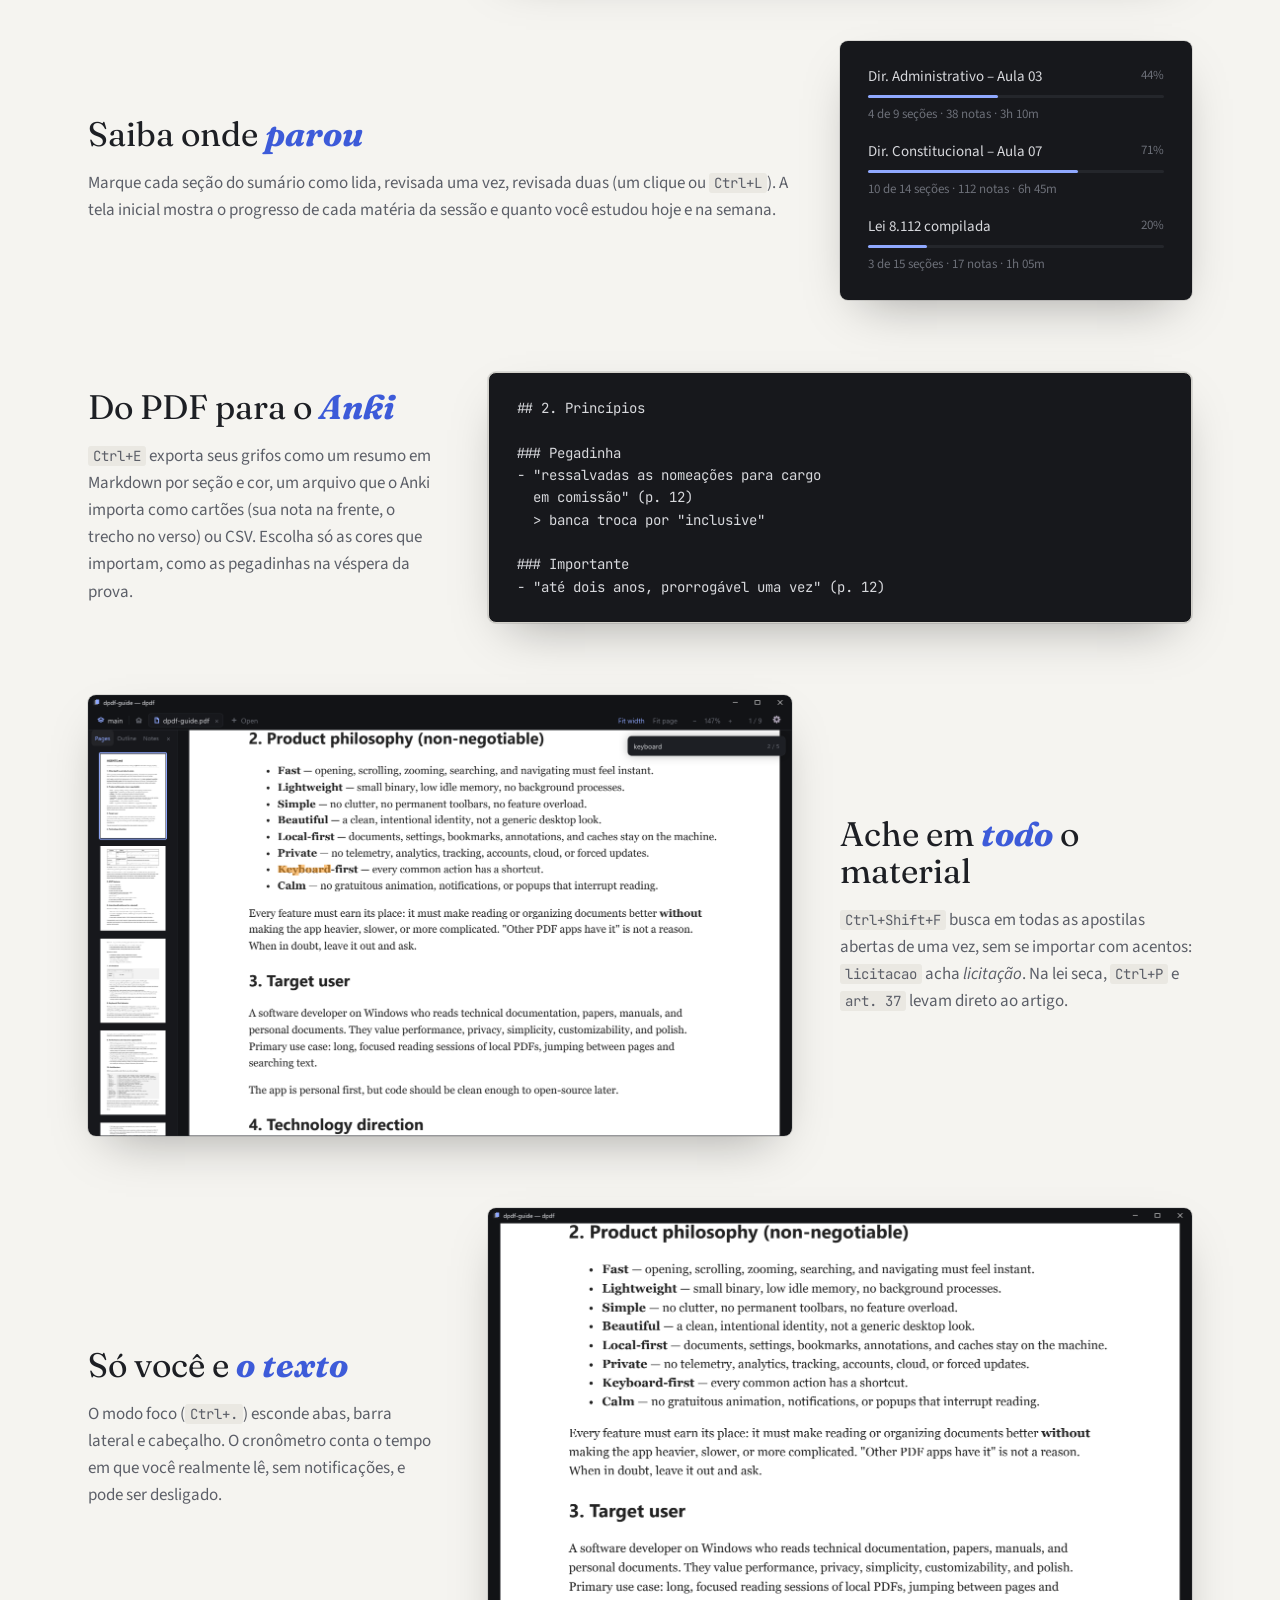
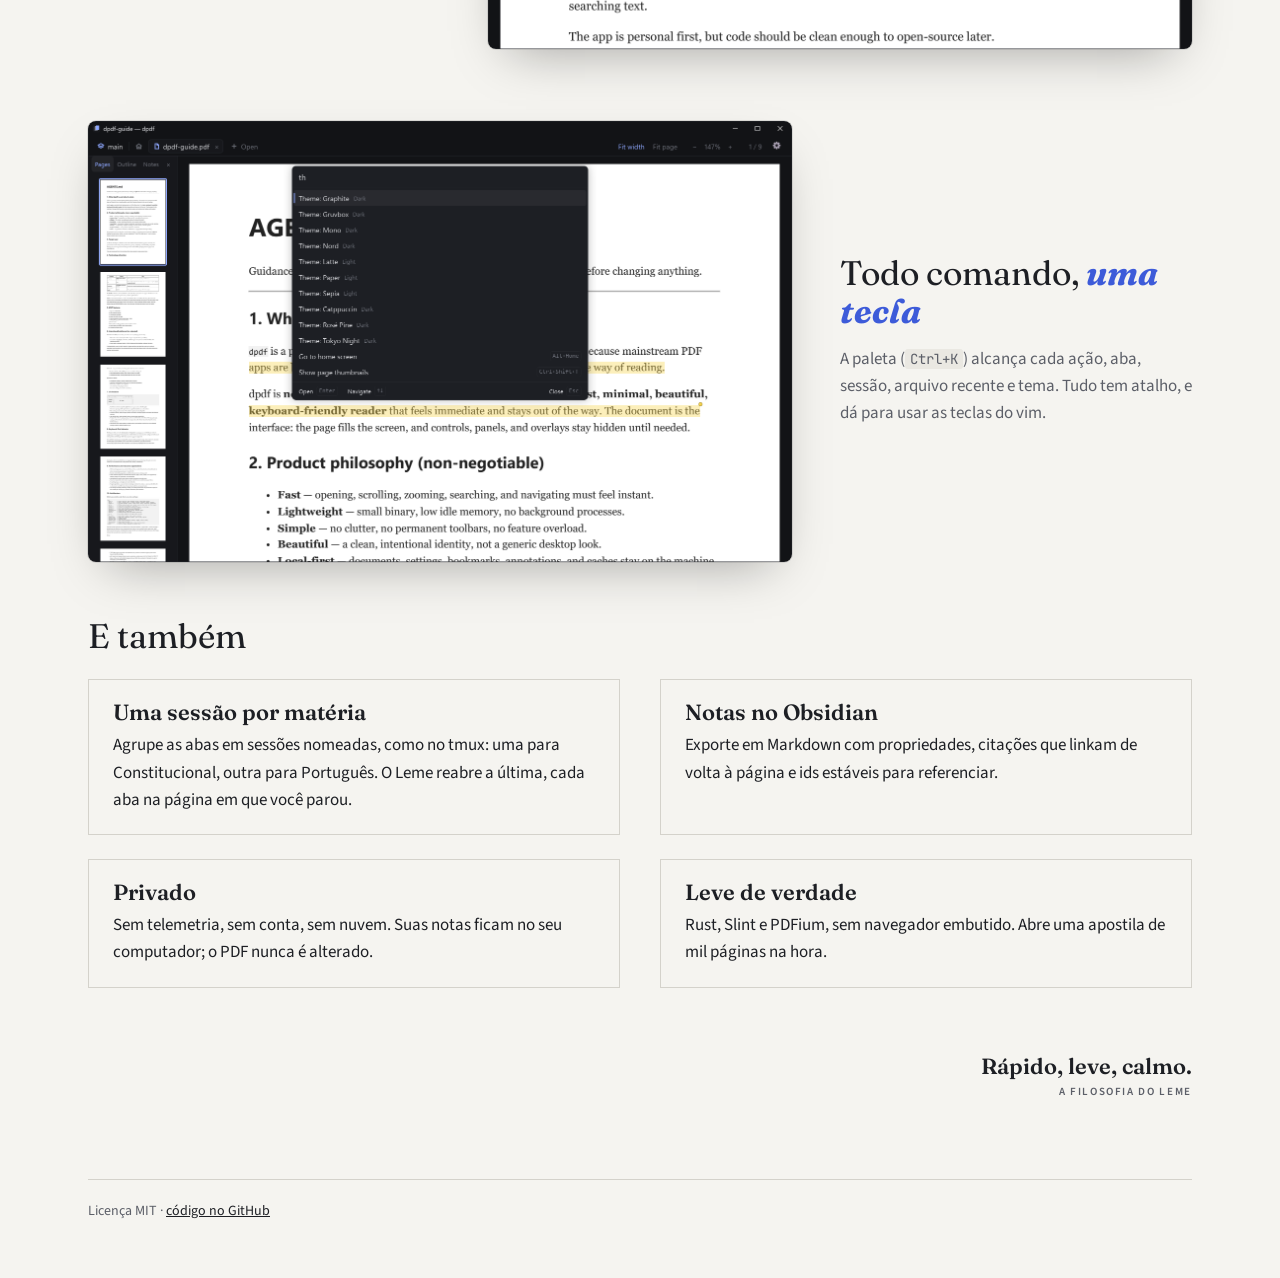
==== commit c09a39ab: "refactor: rename dpdf to leme dpdf clashed with an existing tool and with the Defensoria Pública Fed" ====
--- a/site/index.html
+++ b/site/index.html
@@ -3,7 +3,7 @@
 <head>
   <meta charset="utf-8">
   <meta name="viewport" content="width=device-width, initial-scale=1">
-  <title>dpdf — o leitor de PDF para quem estuda</title>
+  <title>Leme — o leitor de PDF para quem estuda</title>
   <meta name="description" content="Leitor de PDF rápido e local para Windows, feito para estudar: grifos com significado, progresso por capítulo, cronômetro de estudo, busca em todo o material e exportação para o Anki.">
   <link rel="icon" href="icon.svg">
   <link rel="preconnect" href="https://fonts.gstatic.com" crossorigin>
@@ -13,18 +13,18 @@
 <body>
 <main class="book">
   <nav>
-    <a class="brand" href="./"><img src="icon.svg" alt="">dpdf</a>
+    <a class="brand" href="./"><img src="icon.svg" alt="">Leme</a>
     <a href="docs.html">Documentação</a>
-    <a href="https://github.com/diegorezm/dpdf">GitHub</a>
+    <a href="https://github.com/diegorezm/leme">GitHub</a>
   </nav>
 
   <h1>Estude a <em>página,</em><br>não o programa.</h1>
-  <p class="lede">dpdf é um leitor de PDF para Windows feito para quem passa horas no mesmo material: concursos, faculdade, certificações. Rápido, silencioso e todo seu. Nada sai do seu computador.</p>
-  <a class="button primary" href="https://github.com/diegorezm/dpdf/releases/latest">Baixar para Windows</a>
+  <p class="lede">Leme é um leitor de PDF para Windows feito para quem passa horas no mesmo material: concursos, faculdade, certificações. Rápido, silencioso e todo seu. Nada sai do seu computador.</p>
+  <a class="button primary" href="https://github.com/diegorezm/leme/releases/latest">Baixar para Windows</a>
   <a class="button" href="docs.html">Ler a documentação</a>
   <p class="note">Grátis e de código aberto. Interface em português (ou inglês).</p>
 
-  <img class="shot hero-shot" src="shots/reader.png" alt="dpdf com um documento, miniaturas das páginas e grifos">
+  <img class="shot hero-shot" src="shots/reader.png" alt="Leme com um documento, miniaturas das páginas e grifos">
 
   <section class="feature">
     <div>
@@ -93,15 +93,15 @@
 
   <h2>E também</h2>
   <div class="spread">
-    <div class="box"><h3>Uma sessão por matéria</h3><p>Agrupe as abas em sessões nomeadas, como no tmux: uma para Constitucional, outra para Português. O dpdf reabre a última, cada aba na página em que você parou.</p></div>
+    <div class="box"><h3>Uma sessão por matéria</h3><p>Agrupe as abas em sessões nomeadas, como no tmux: uma para Constitucional, outra para Português. O Leme reabre a última, cada aba na página em que você parou.</p></div>
     <div class="box"><h3>Notas no Obsidian</h3><p>Exporte em Markdown com propriedades, citações que linkam de volta à página e ids estáveis para referenciar.</p></div>
     <div class="box"><h3>Privado</h3><p>Sem telemetria, sem conta, sem nuvem. Suas notas ficam no seu computador; o PDF nunca é alterado.</p></div>
     <div class="box"><h3>Leve de verdade</h3><p>Rust, Slint e PDFium, sem navegador embutido. Abre uma apostila de mil páginas na hora.</p></div>
   </div>
 
-  <blockquote>Rápido, leve, calmo.<small>A filosofia do dpdf</small></blockquote>
+  <blockquote>Rápido, leve, calmo.<small>A filosofia do Leme</small></blockquote>
 
-  <footer>Licença MIT · <a href="https://github.com/diegorezm/dpdf">código no GitHub</a></footer>
+  <footer>Licença MIT · <a href="https://github.com/diegorezm/leme">código no GitHub</a></footer>
 </main>
 </body>
 </html>
--- a/site/style.css
+++ b/site/style.css
@@ -108,7 +108,7 @@
 
 .note { margin: 14px 0 0; font-size: 14px; color: var(--ink-soft); }
 
-/* Small pieces of the dpdf interface, drawn in its dark theme. */
+/* Small pieces of the leme interface, drawn in its dark theme. */
 .mock {
   margin: 0;
   padding: 24px 28px;
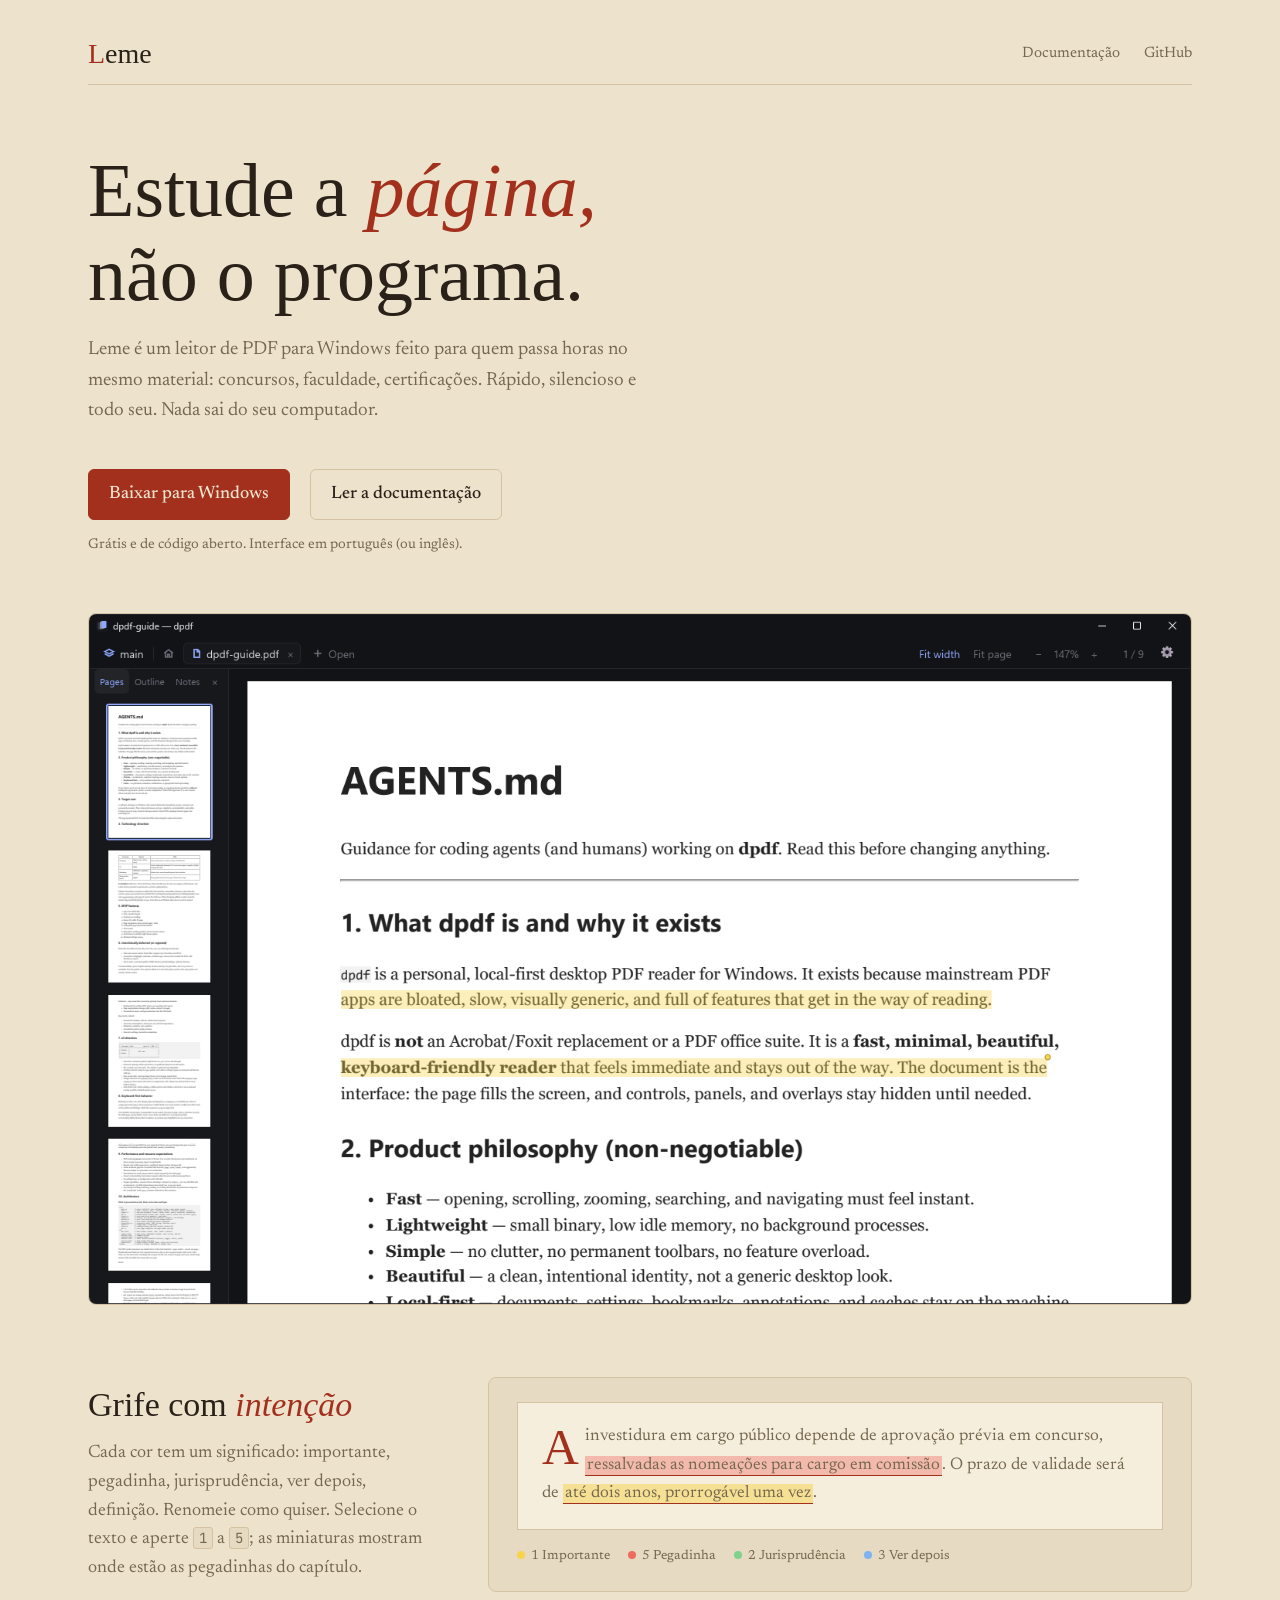
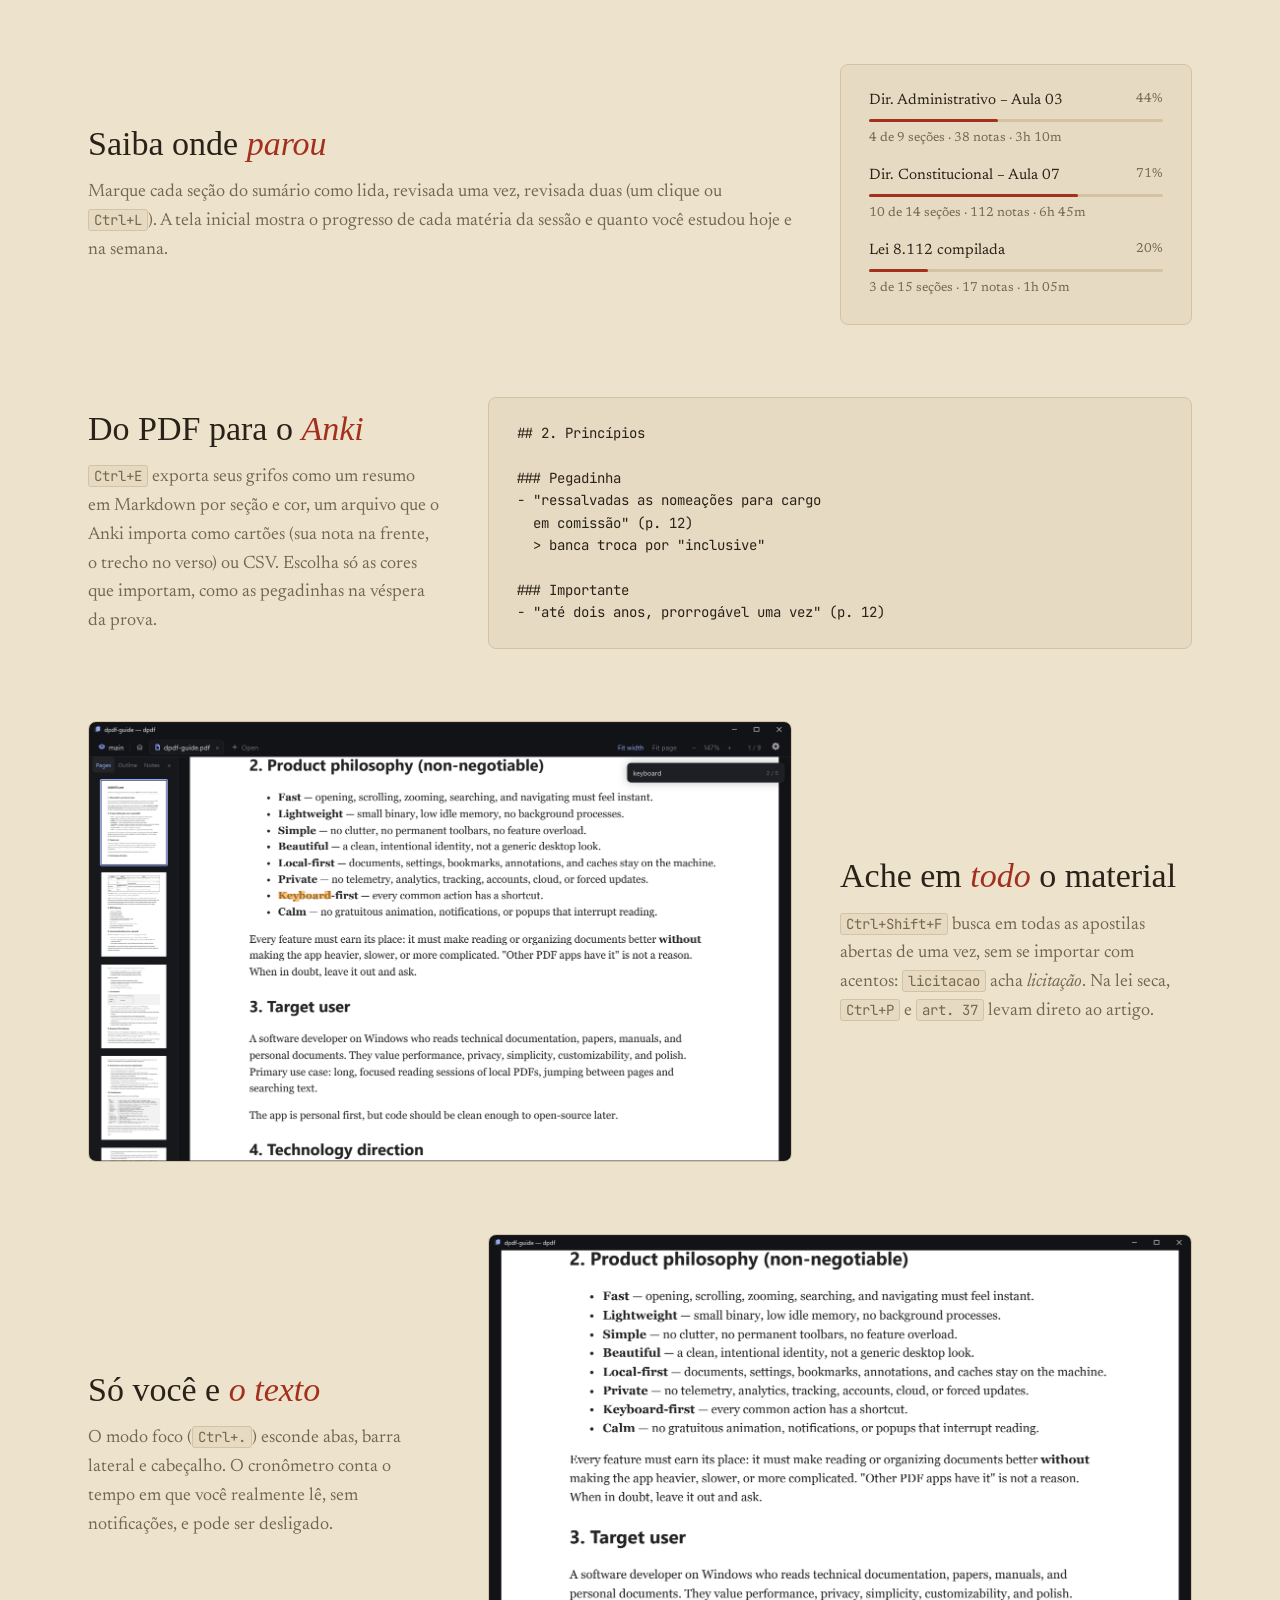
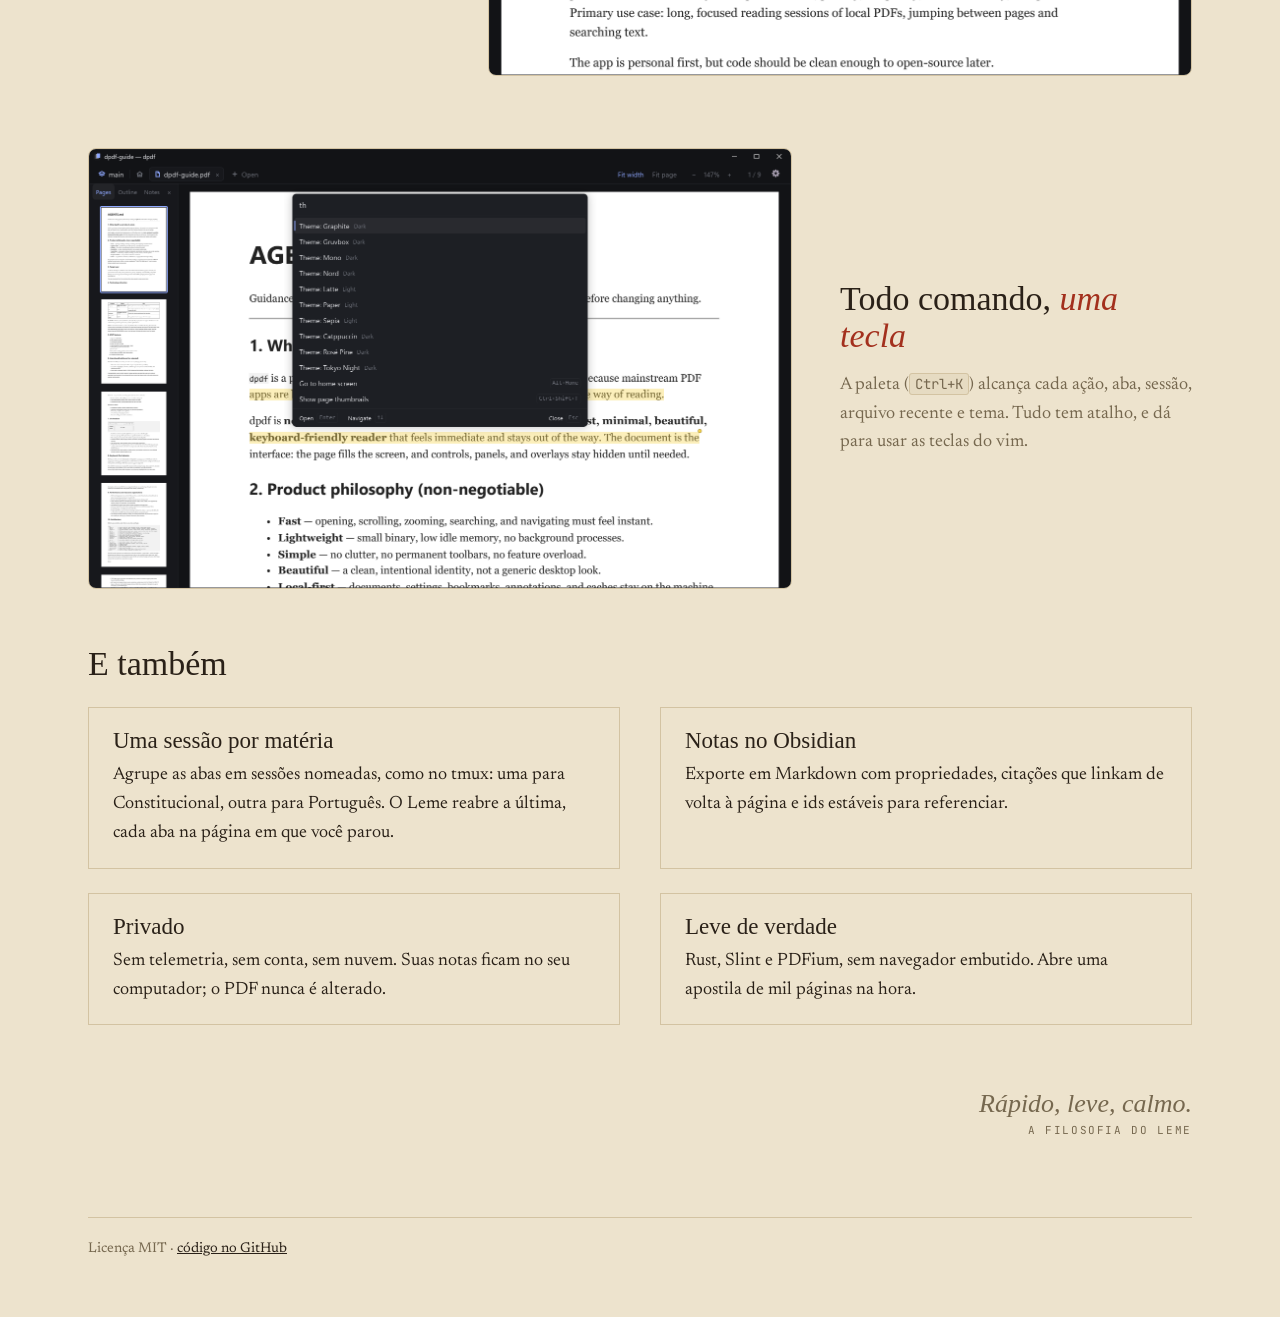
==== commit 877f8941: "Merge pull request #2 from diegorezm/feat/site-leme docs: restyle the website in the leme identity" ====
--- a/site/index.html
+++ b/site/index.html
@@ -7,13 +7,13 @@
   <meta name="description" content="Leitor de PDF rápido e local para Windows, feito para estudar: grifos com significado, progresso por capítulo, cronômetro de estudo, busca em todo o material e exportação para o Anki.">
   <link rel="icon" href="icon.svg">
   <link rel="preconnect" href="https://fonts.gstatic.com" crossorigin>
-  <link rel="stylesheet" href="https://fonts.googleapis.com/css2?family=Fraunces:ital,wght@0,400;0,600;1,700&family=JetBrains+Mono:wght@400;600&family=Source+Sans+3:ital,wght@0,400;0,600;1,400&display=swap">
+  <link rel="stylesheet" href="https://fonts.googleapis.com/css2?family=IM+Fell+English:ital@0;1&family=JetBrains+Mono:wght@400;600&family=Newsreader:ital,opsz,wght@0,6..72,400;0,6..72,500;1,6..72,400&display=swap">
   <link rel="stylesheet" href="style.css">
 </head>
 <body>
 <main class="book">
   <nav>
-    <a class="brand" href="./"><img src="icon.svg" alt="">Leme</a>
+    <a class="brand" href="./"><b>L</b>eme</a>
     <a href="docs.html">Documentação</a>
     <a href="https://github.com/diegorezm/leme">GitHub</a>
   </nav>
--- a/site/style.css
+++ b/site/style.css
@@ -1,13 +1,30 @@
+/* The app's Noite theme by default, Velino when the system is light. */
 :root {
-  --paper: #f5f4f0;
-  --paper-deep: #eae8e2;
-  --ink: #1d1f24;
-  --ink-soft: #5c5f68;
-  --line: #d4d2cb;
-  --cover: #17181c;
-  --serif: "Fraunces", Georgia, serif;
-  --sans: "Source Sans 3", system-ui, sans-serif;
+  --paper: #15120e;
+  --paper-deep: #1b1713;
+  --ink: #e8dfcc;
+  --ink-soft: #9c907b;
+  --line: #2f2921;
+  --rubric: #d65a40;
+  --sheet: #1b1713;
+  --mark: #d6a24055;
+  --display: "IM Fell English", Garamond, serif;
+  --serif: "Newsreader", Georgia, serif;
   --mono: "JetBrains Mono", Consolas, monospace;
+  color-scheme: dark;
+}
+@media (prefers-color-scheme: light) {
+  :root {
+    --paper: #ede3cd;
+    --paper-deep: #e6dbc2;
+    --ink: #2a2118;
+    --ink-soft: #76684f;
+    --line: #d3c3a2;
+    --rubric: #a3301d;
+    --sheet: #f5eedd;
+    --mark: #c8902a55;
+    color-scheme: light;
+  }
 }
 
 * { box-sizing: border-box; }
@@ -16,7 +33,7 @@
   margin: 0;
   background: var(--paper);
   color: var(--ink);
-  font: 17px/1.6 var(--sans);
+  font: 18px/1.6 var(--serif);
 }
 
 /* Content is centered for readability; the page itself spans the screen. */
@@ -30,7 +47,7 @@
   display: block;
   width: 100%;
   border-radius: 8px;
-  box-shadow: 0 0 0 1px #0000001a, 0 20px 50px -20px #00000059;
+  border: 1px solid var(--line);
 }
 .hero-shot { margin-top: 56px; }
 
@@ -53,30 +70,34 @@
   margin-bottom: 64px;
   font-size: 15px;
 }
-nav .brand { display: flex; align-items: center; gap: 10px; margin-right: auto; font: 600 18px var(--mono); }
+nav .brand { display: flex; align-items: center; gap: 10px; margin-right: auto; font: 28px/1 var(--display); }
+nav .brand b { font-weight: 400; color: var(--rubric); margin-right: -10px; }
+nav { padding-bottom: 16px; border-bottom: 1px solid var(--line); }
+nav a:not(.brand) { color: var(--ink-soft); }
 nav img { width: 28px; height: 28px; }
 a { color: var(--ink); }
 nav a { text-decoration: none; }
 nav a:hover { text-decoration: underline; }
 
-h1, h2, h3 { font-family: var(--serif); font-weight: 400; line-height: 1.1; margin: 0 0 16px; }
+h1, h2, h3 { font-family: var(--display); font-weight: 400; line-height: 1.1; margin: 0 0 16px; }
 h1 { font-size: clamp(44px, 8vw, 76px); }
-h1 em, h2 em { font-weight: 700; color: #3d5bd9; }
+h1 em, h2 em { color: var(--rubric); }
+h1 { text-wrap: balance; }
 h2 { font-size: 34px; margin-top: 56px; }
-h3 { font-size: 22px; font-weight: 600; }
+h3 { font-size: 23px; }
 
-.lede { max-width: 560px; font-style: italic; color: var(--ink-soft); font-size: 19px; }
+.lede { max-width: 560px; color: var(--ink-soft); font-size: 19px; }
 
 .button {
   display: inline-block;
   margin: 24px 16px 0 0;
   padding: 10px 20px;
-  border: 1px solid var(--ink);
-  border-radius: 3px;
+  border: 1px solid var(--line);
+  border-radius: 6px;
   text-decoration: none;
-  font-weight: 600;
+  font-weight: 500;
 }
-.button.primary { background: var(--ink); color: var(--paper); }
+.button.primary { background: var(--rubric); border-color: var(--rubric); color: var(--paper); }
 
 .spread { display: grid; grid-template-columns: 1fr 1fr; gap: 24px 40px; margin-top: 24px; }
 .box { border: 1px solid var(--line); padding: 20px 24px; }
@@ -86,18 +107,19 @@
 blockquote {
   margin: 64px 0 0;
   text-align: right;
-  font: 600 22px var(--serif);
+  font: italic 26px var(--display);
+  color: var(--ink-soft);
 }
 blockquote small {
   display: block;
   margin-top: 4px;
-  font: 600 11px var(--sans);
+  font: 11px var(--mono);
   letter-spacing: 0.15em;
   text-transform: uppercase;
   color: var(--ink-soft);
 }
 
-code, kbd { font: 14px var(--mono); background: var(--paper-deep); padding: 1px 5px; border-radius: 3px; }
+code, kbd { font: 14px var(--mono); background: var(--paper-deep); border: 1px solid var(--line); padding: 1px 5px; border-radius: 3px; }
 pre { background: var(--paper-deep); border: 1px solid var(--line); padding: 16px; overflow-x: auto; }
 pre code { background: none; padding: 0; }
 
@@ -108,30 +130,31 @@
 
 .note { margin: 14px 0 0; font-size: 14px; color: var(--ink-soft); }
 
-/* Small pieces of the leme interface, drawn in its dark theme. */
+/* Small pieces of the Leme interface, in the page's own theme. */
 .mock {
   margin: 0;
   padding: 24px 28px;
   border-radius: 8px;
-  background: var(--cover);
-  color: #d7d8dc;
-  box-shadow: 0 0 0 1px #0000001a, 0 20px 50px -20px #00000059;
+  background: var(--paper-deep);
+  color: var(--ink);
+  border: 1px solid var(--line);
   font-size: 15px;
 }
 .mock.mono { font: 14px/1.6 var(--mono); white-space: pre-wrap; }
-.mock-text { margin: 0; padding: 20px 24px; background: #f4f3ef; color: #23242a; border-radius: 2px; font: 17px/1.7 Georgia, serif; }
-.mock mark { color: inherit; padding: 1px 2px; border-radius: 2px; }
+.mock-text { margin: 0; padding: 20px 24px; background: var(--sheet); color: var(--ink); border: 1px solid var(--line); font: 17px/1.7 var(--serif); }
+.mock-text::first-letter { font: 3em/0.8 var(--display); color: var(--rubric); float: left; padding: 4px 6px 0 0; }
+.mock mark { color: inherit; padding: 1px 2px; border-bottom: 1px solid var(--rubric); }
 .mock mark.red { background: #ef6b5f66; }
 .mock mark.yellow { background: #f7d44c80; }
-.mock-legend { display: flex; flex-wrap: wrap; gap: 8px 18px; margin-top: 16px; font-size: 13px; color: #9a9da6; }
+.mock-legend { display: flex; flex-wrap: wrap; gap: 8px 18px; margin-top: 16px; font-size: 13px; color: var(--ink-soft); }
 .mock-legend i { display: inline-block; width: 8px; height: 8px; border-radius: 50%; margin-right: 6px; }
 i.yellow { background: #f7d44c; } i.red { background: #ef6b5f; } i.green { background: #7fd18b; } i.blue { background: #7fb2f0; }
 .mock-row { display: flex; justify-content: space-between; gap: 12px; margin-top: 14px; }
 .mock-row:first-child { margin-top: 0; }
-.mock-row b { font-weight: 400; color: #6c6f78; font-size: 13px; }
-.mock .bar { height: 3px; margin: 6px 0 4px; background: #24262b; border-radius: 2px; }
-.mock .bar i { display: block; height: 100%; background: #8fa8ff; border-radius: 2px; }
-.mock small { color: #6c6f78; font-size: 13px; }
+.mock-row b { font-weight: 400; color: var(--ink-soft); font-size: 13px; }
+.mock .bar { height: 3px; margin: 6px 0 4px; background: var(--line); border-radius: 2px; }
+.mock .bar i { display: block; height: 100%; background: var(--rubric); border-radius: 2px; }
+.mock small { color: var(--ink-soft); font-size: 13px; }
 
 @media (max-width: 720px) {
   .book { padding: 32px 16px; }
